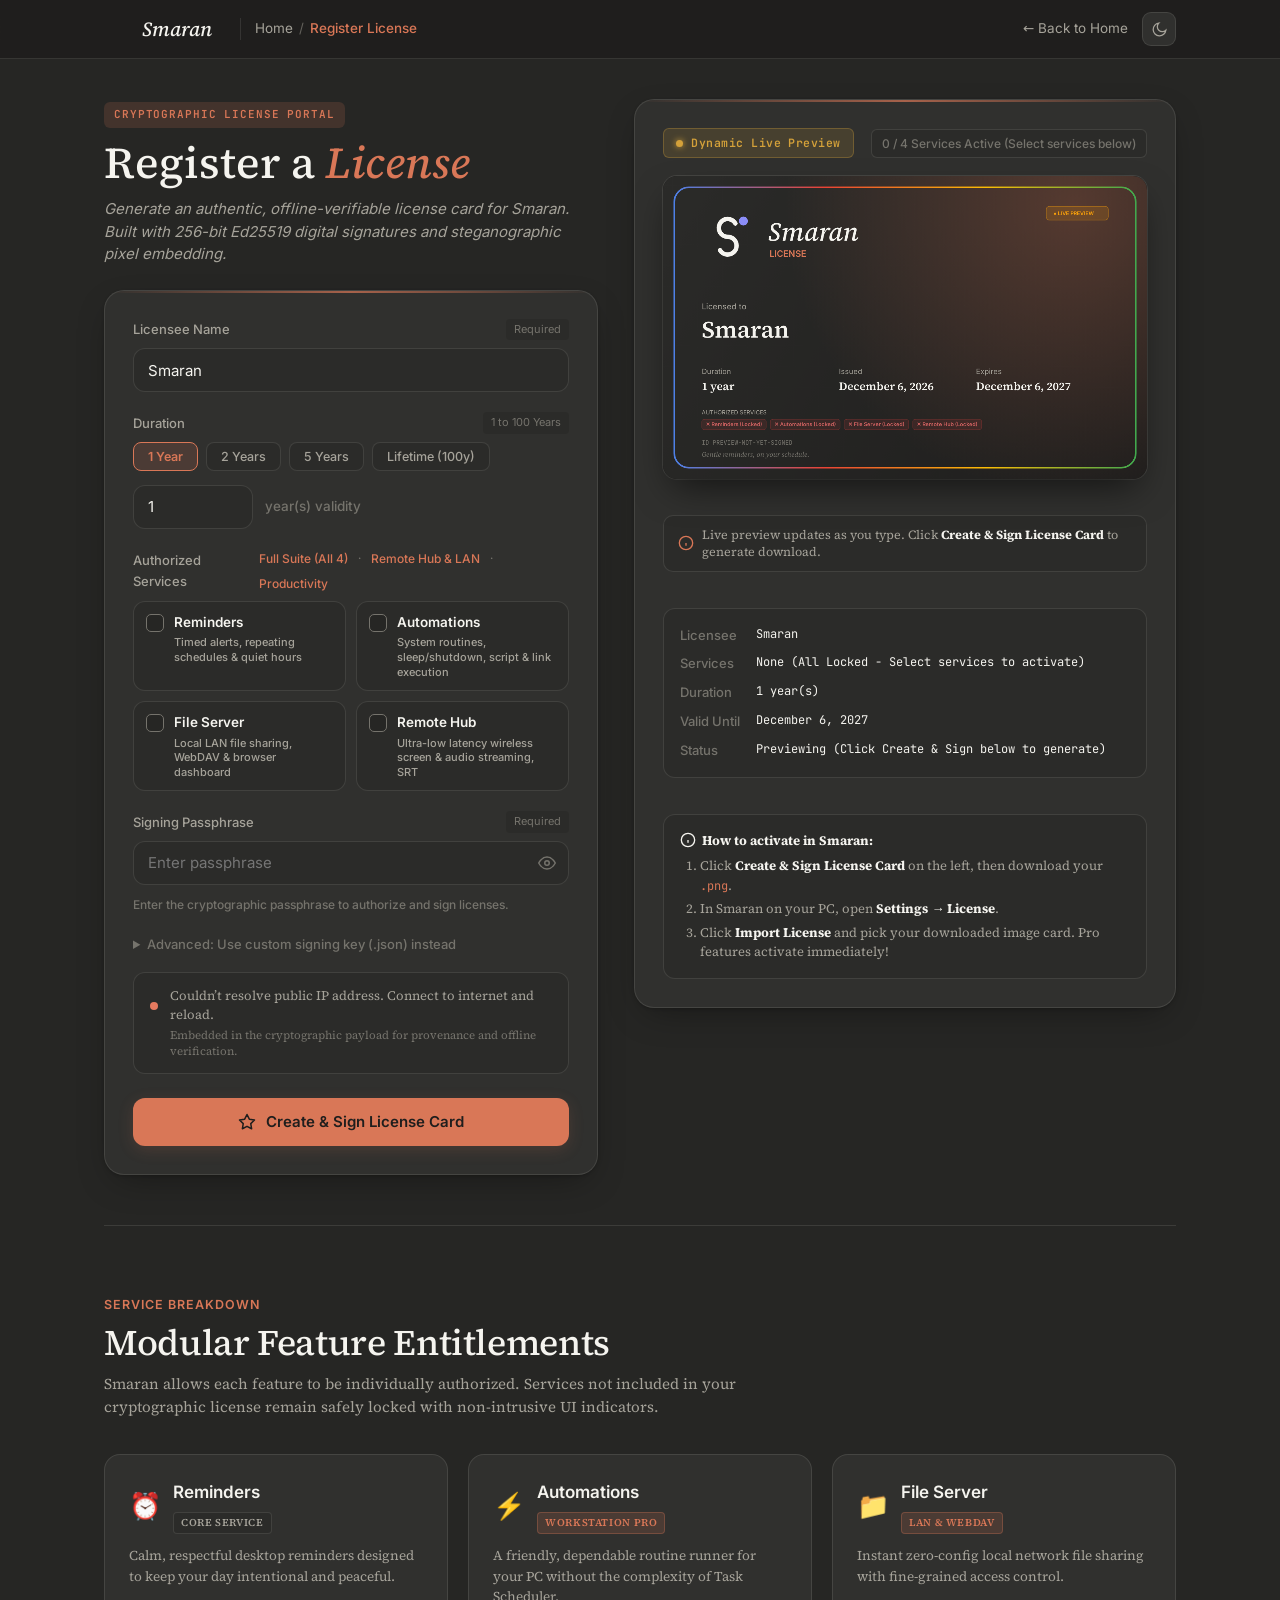
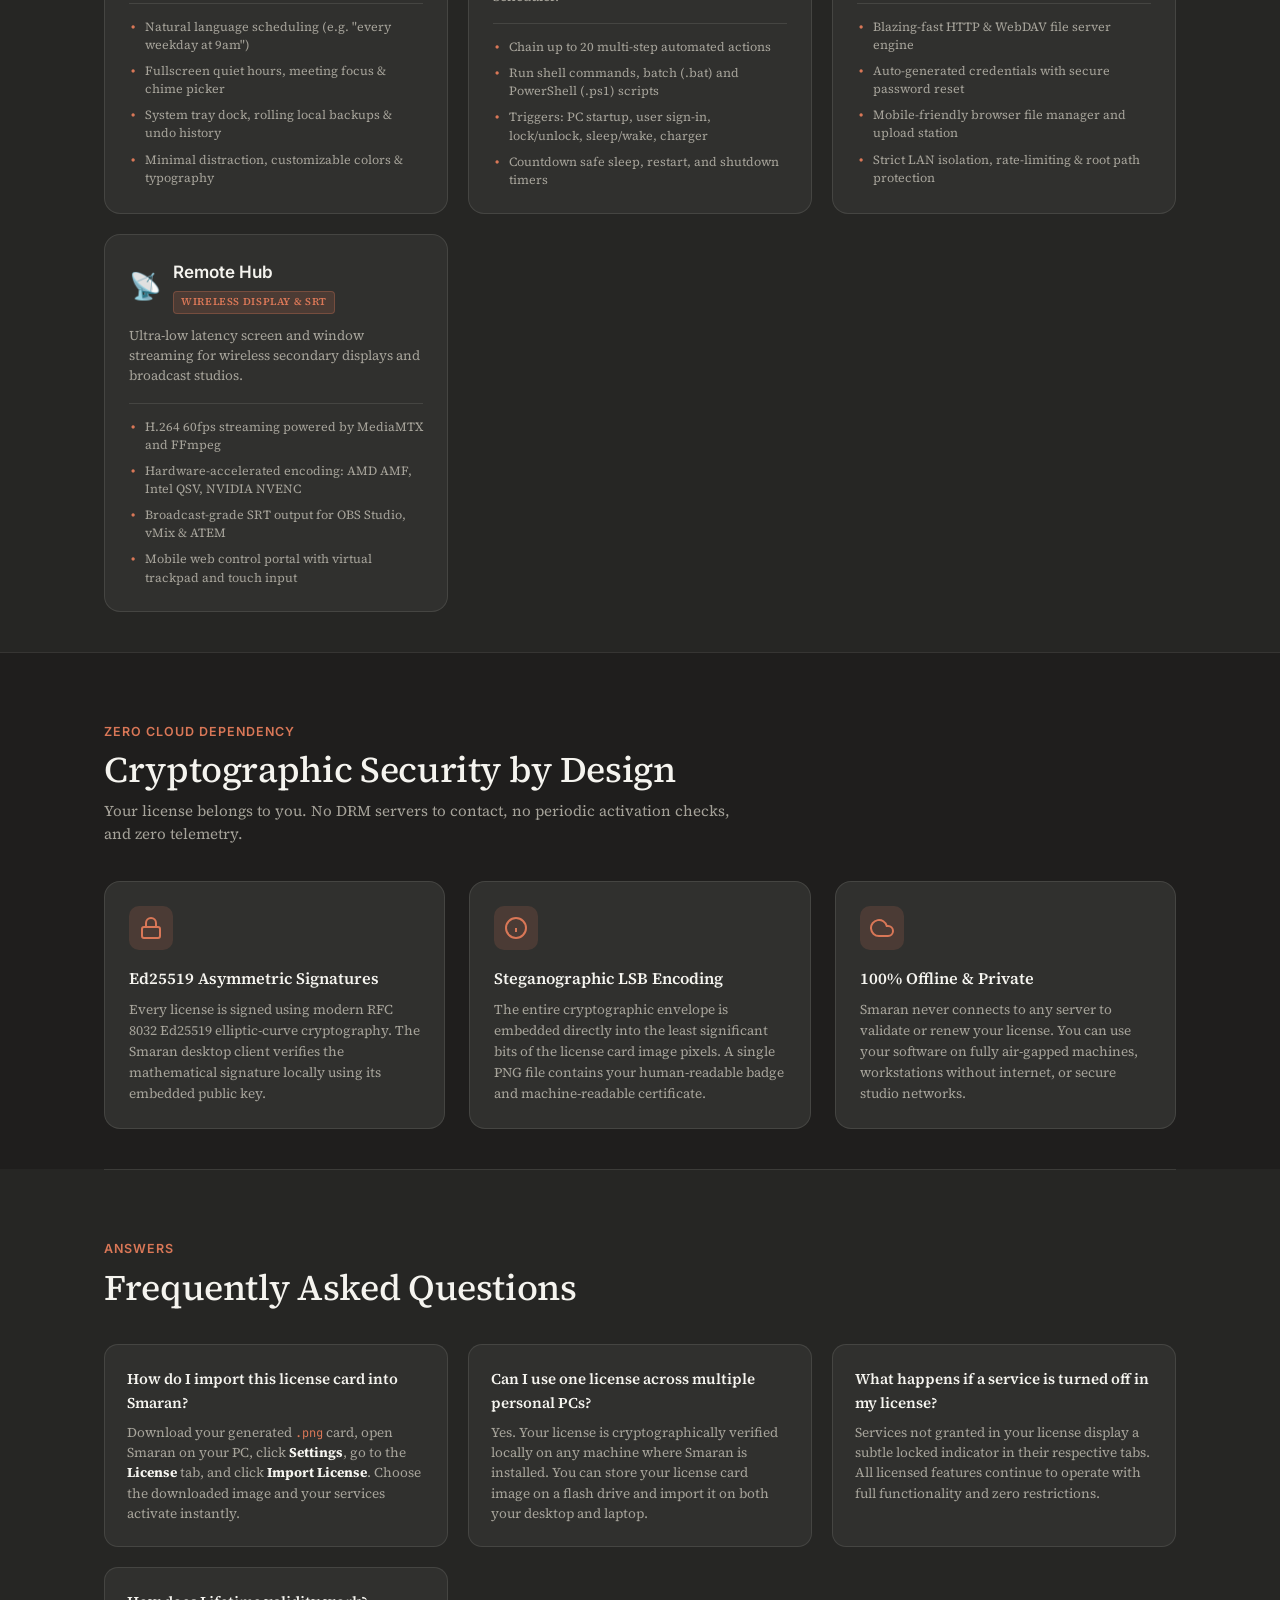
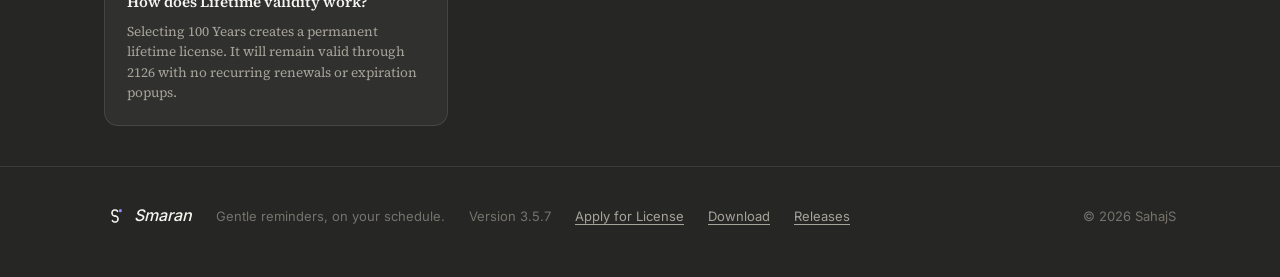
==== Register/index.html @ afd8de78 "Add Smaran Studio website (v3.5.7) Co-Authored-By: Claude Sonnet 5.5 <noreply@anthropic.com>" ====
<!doctype html>
<html lang="en">
  <head>
    <meta charset="utf-8" />
    <meta name="viewport" content="width=device-width, initial-scale=1" />
    <meta name="robots" content="noindex, nofollow" />
    <title>Smaran: Register a License</title>
    <link rel="icon" type="image/png" href="../icon.png" />
    <link
      rel="preload"
      href="../fonts/source-serif-4-latin-wght-normal.woff2"
      as="font"
      type="font/woff2"
      crossorigin
    />
    <link rel="stylesheet" href="../style.css" />
    <link rel="stylesheet" href="register.css" />
    <script>
      try {
        const saved = localStorage.getItem('smaran-theme');
        if (saved === 'light' || saved === 'dark') document.documentElement.dataset.theme = saved;
      } catch {}
    </script>
  </head>
  <body>
    <header class="top">
      <div class="wrap">
        <a class="brand" href="../" aria-label="Smaran home">
          <svg data-dots="smark,dance" data-hold="4" width="30" height="30"></svg>
          <em>Smaran</em>
        </a>
        <div class="crumb">
          <a href="../">Home</a>
          <span class="sep">/</span>
          <span class="active">Register License</span>
        </div>
        <div style="margin-left: auto; display: flex; align-items: center; gap: 14px;">
          <a href="../" style="font-family: var(--font-sans); font-size: 13.5px; color: var(--muted); text-decoration: none;">← Back to Home</a>
          <button class="theme-toggle" type="button" aria-label="Switch between light and dark">
            <svg
              class="moon"
              width="17"
              height="17"
              viewBox="0 0 24 24"
              fill="none"
              stroke="currentColor"
              stroke-width="1.8"
              stroke-linecap="round"
              aria-hidden="true"
            >
              <path d="M21 13A9 9 0 1 1 11 3a7 7 0 0 0 10 10z" />
            </svg>
            <svg
              class="sun"
              width="17"
              height="17"
              viewBox="0 0 24 24"
              fill="none"
              stroke="currentColor"
              stroke-width="1.8"
              stroke-linecap="round"
              aria-hidden="true"
            >
              <circle cx="12" cy="12" r="4" />
              <path
                d="M12 2v2M12 20v2M4.9 4.9l1.4 1.4M17.7 17.7l1.4 1.4M2 12h2M20 12h2M4.9 19.1l1.4-1.4M17.7 6.3l1.4-1.4"
              />
            </svg>
          </button>
        </div>
      </div>
    </header>

    <main class="wrap">
      <!-- Two-Column Interactive Portal -->
      <div class="reg-container">
        <!-- Left Column: Form -->
        <section class="portal-form-col">
          <div class="portal-head">
            <span class="eyebrow">Cryptographic License Portal</span>
            <h1>Register a <em>License</em></h1>
            <p class="intro">
              Generate an authentic, offline-verifiable license card for Smaran. Built with 256-bit Ed25519 digital signatures and steganographic pixel embedding.
            </p>
          </div>

          <form id="form" class="panel form-panel" novalidate>
            <label class="field">
              <span class="field-label">
                <span>Licensee Name</span>
                <span class="field-badge">Required</span>
              </span>
              <input
                id="name"
                name="name"
                type="text"
                maxlength="120"
                autocomplete="off"
                required
                placeholder="Smaran"
                value="Smaran"
              />
            </label>

            <div class="field">
              <span class="field-label">
                <span>Duration</span>
                <span class="field-badge">1 to 100 Years</span>
              </span>
              <div class="preset-chips">
                <button type="button" class="preset-btn active" data-years="1">1 Year</button>
                <button type="button" class="preset-btn" data-years="2">2 Years</button>
                <button type="button" class="preset-btn" data-years="5">5 Years</button>
                <button type="button" class="preset-btn" data-years="100">Lifetime (100y)</button>
              </div>
              <div class="years-input-wrap">
                <input id="years" name="years" type="number" min="1" max="100" value="1" required />
                <span class="unit">year(s) validity</span>
              </div>
            </div>

            <div class="field">
              <div class="field-label">
                <span>Authorized Services</span>
                <div class="preset-links-row">
                  <button type="button" class="field-link-btn" data-preset="all">Full Suite (All 4)</button>
                  <span class="sep-dot">·</span>
                  <button type="button" class="field-link-btn" data-preset="remote">Remote Hub & LAN</button>
                  <span class="sep-dot">·</span>
                  <button type="button" class="field-link-btn" data-preset="productivity">Productivity</button>
                </div>
              </div>
              <div class="services-selector">
                <label class="svc-option">
                  <input type="checkbox" id="svc-reminder" value="reminder" />
                  <span class="svc-custom-box"></span>
                  <span class="svc-label">
                    <strong>Reminders</strong>
                    <small>Timed alerts, repeating schedules & quiet hours</small>
                  </span>
                </label>
                <label class="svc-option">
                  <input type="checkbox" id="svc-automation" value="automation" />
                  <span class="svc-custom-box"></span>
                  <span class="svc-label">
                    <strong>Automations</strong>
                    <small>System routines, sleep/shutdown, script & link execution</small>
                  </span>
                </label>
                <label class="svc-option">
                  <input type="checkbox" id="svc-fileserver" value="fileserver" />
                  <span class="svc-custom-box"></span>
                  <span class="svc-label">
                    <strong>File Server</strong>
                    <small>Local LAN file sharing, WebDAV & browser dashboard</small>
                  </span>
                </label>
                <label class="svc-option">
                  <input type="checkbox" id="svc-remotehub" value="remotehub" />
                  <span class="svc-custom-box"></span>
                  <span class="svc-label">
                    <strong>Remote Hub</strong>
                    <small>Ultra-low latency wireless screen & audio streaming, SRT</small>
                  </span>
                </label>
              </div>
            </div>

            <label class="field">
              <span class="field-label">
                <span>Signing Passphrase</span>
                <span class="field-badge">Required</span>
              </span>
              <div class="pass-input-wrap">
                <input
                  id="pass"
                  type="password"
                  placeholder="Enter passphrase"
                  autocomplete="current-password"
                  spellcheck="false"
                  required
                />
                <button
                  type="button"
                  id="toggle-pass"
                  class="toggle-pass-btn"
                  title="Toggle passphrase visibility"
                  aria-label="Show passphrase"
                >
                  <svg class="eye-open" width="18" height="18" viewBox="0 0 24 24" fill="none" stroke="currentColor" stroke-width="2" stroke-linecap="round" stroke-linejoin="round">
                    <path d="M1 12s4-8 11-8 11 8 11 8-4 8-11 8-11-8-11-8z" />
                    <circle cx="12" cy="12" r="3" />
                  </svg>
                  <svg class="eye-closed" width="18" height="18" viewBox="0 0 24 24" fill="none" stroke="currentColor" stroke-width="2" stroke-linecap="round" stroke-linejoin="round">
                    <path d="M17.94 17.94A10.07 10.07 0 0 1 12 20c-7 0-11-8-11-8a18.45 18.45 0 0 1 5.06-5.94M9.9 4.24A9.12 9.12 0 0 1 12 4c7 0 11 8 11 8a18.5 18.5 0 0 1-2.16 3.19m-6.72-1.07a3 3 0 1 1-4.24-4.24" />
                    <line x1="1" y1="1" x2="23" y2="23" />
                  </svg>
                </button>
              </div>
              <p class="field-hint">
                Enter the cryptographic passphrase to authorize and sign licenses.
              </p>
            </label>

            <details class="field alt-key">
              <summary>Advanced: Use custom signing key (.json) instead</summary>
              <input id="key" type="file" accept=".json,application/json" style="margin-top: 6px;" />
            </details>

            <div class="ip-status-card" id="ipcard">
              <div class="ip-indicator">
                <span class="pulse-dot" id="ipdot"></span>
              </div>
              <div class="ip-text">
                <span id="ipnote">Looking up your public IP address…</span>
                <small>Embedded in the cryptographic payload for provenance and offline verification.</small>
              </div>
            </div>

            <div class="actions">
              <button class="btn btn-primary make-btn" type="submit" id="make">
                <svg width="18" height="18" viewBox="0 0 24 24" fill="none" stroke="currentColor" stroke-width="2" stroke-linecap="round" stroke-linejoin="round">
                  <path d="M12 2l3.09 6.26L22 9.27l-5 4.87 1.18 6.88L12 17.77l-6.18 3.25L7 14.14 2 9.27l6.91-1.01L12 2z" />
                </svg>
                Create & Sign License Card
              </button>
            </div>
            <p id="message" class="message" role="status" aria-live="polite"></p>
          </form>
        </section>

        <!-- Right Column: Live Interactive Card Station -->
        <section class="portal-preview-col">
          <div class="panel live-preview-panel">
            <div class="preview-header">
              <span id="status-tag" class="result-tag preview-mode">
                <span class="status-indicator-dot"></span>
                <span id="status-tag-text">Dynamic Live Preview</span>
              </span>
              <span id="service-count-tag" class="service-count-tag">
                4 / 4 Services Active
              </span>
            </div>

            <div class="preview-container">
              <canvas id="canvas" width="1200" height="750" class="live-card-canvas"></canvas>
              <img id="preview" alt="Generated Smaran License" style="display: none;" />
            </div>

            <div class="result-actions" style="margin-top: 18px;">
              <a class="btn btn-primary" id="png" download style="display: none;">
                <svg width="18" height="18" viewBox="0 0 24 24" fill="none" stroke="currentColor" stroke-width="2" stroke-linecap="round" stroke-linejoin="round">
                  <path d="M12 4v11M7 10l5 5 5-5M5 20h14" />
                </svg>
                Download License (.png)
              </a>
              <button type="button" class="btn btn-secondary" id="copy-id" style="display: none;">
                <svg width="16" height="16" viewBox="0 0 24 24" fill="none" stroke="currentColor" stroke-width="2">
                  <rect x="9" y="9" width="13" height="13" rx="2" ry="2" />
                  <path d="M5 15H4a2 2 0 0 1-2-2V4a2 2 0 0 1 2-2h9a2 2 0 0 1 2 2v1" />
                </svg>
                Copy License ID
              </button>
              <div id="pre-sign-prompt" class="pre-sign-prompt">
                <svg width="16" height="16" viewBox="0 0 24 24" fill="none" stroke="currentColor" stroke-width="2"><circle cx="12" cy="12" r="10"/><line x1="12" y1="16" x2="12" y2="12"/><line x1="12" y1="8" x2="12.01" y2="8"/></svg>
                <span>Live preview updates as you type. Click <strong>Create & Sign License Card</strong> to generate download.</span>
              </div>
            </div>

            <dl id="details" class="details-grid" style="margin-top: 18px;"></dl>

            <div class="activation-guide" style="margin-top: 18px;">
              <h4>
                <svg width="16" height="16" viewBox="0 0 24 24" fill="none" stroke="currentColor" stroke-width="2"><circle cx="12" cy="12" r="10"/><line x1="12" y1="16" x2="12" y2="12"/><line x1="12" y1="8" x2="12.01" y2="8"/></svg>
                How to activate in Smaran:
              </h4>
              <ol>
                <li>Click <strong>Create & Sign License Card</strong> on the left, then download your <code>.png</code>.</li>
                <li>In Smaran on your PC, open <strong>Settings → License</strong>.</li>
                <li>Click <strong>Import License</strong> and pick your downloaded image card. Pro features activate immediately!</li>
              </ol>
            </div>
          </div>
        </section>
      </div>

      <!-- Feature Matrix Section (Zero Empty Space) -->
      <section class="portal-extra-section">
        <div class="section-heading">
          <span class="eyebrow">Service Breakdown</span>
          <h2>Modular Feature Entitlements</h2>
          <p class="section-intro">
            Smaran allows each feature to be individually authorized. Services not included in your cryptographic license remain safely locked with non-intrusive UI indicators.
          </p>
        </div>

        <div class="matrix-grid">
          <article class="matrix-card">
            <div class="matrix-header">
              <span class="matrix-icon">⏰</span>
              <div>
                <h3>Reminders</h3>
                <span class="matrix-tag tag-standard">Core Service</span>
              </div>
            </div>
            <p class="matrix-desc">Calm, respectful desktop reminders designed to keep your day intentional and peaceful.</p>
            <ul class="matrix-features">
              <li>Natural language scheduling (e.g. "every weekday at 9am")</li>
              <li>Fullscreen quiet hours, meeting focus & chime picker</li>
              <li>System tray dock, rolling local backups & undo history</li>
              <li>Minimal distraction, customizable colors & typography</li>
            </ul>
          </article>

          <article class="matrix-card">
            <div class="matrix-header">
              <span class="matrix-icon">⚡</span>
              <div>
                <h3>Automations</h3>
                <span class="matrix-tag tag-pro">Workstation Pro</span>
              </div>
            </div>
            <p class="matrix-desc">A friendly, dependable routine runner for your PC without the complexity of Task Scheduler.</p>
            <ul class="matrix-features">
              <li>Chain up to 20 multi-step automated actions</li>
              <li>Run shell commands, batch (.bat) and PowerShell (.ps1) scripts</li>
              <li>Triggers: PC startup, user sign-in, lock/unlock, sleep/wake, charger</li>
              <li>Countdown safe sleep, restart, and shutdown timers</li>
            </ul>
          </article>

          <article class="matrix-card">
            <div class="matrix-header">
              <span class="matrix-icon">📁</span>
              <div>
                <h3>File Server</h3>
                <span class="matrix-tag tag-pro">LAN & WebDAV</span>
              </div>
            </div>
            <p class="matrix-desc">Instant zero-config local network file sharing with fine-grained access control.</p>
            <ul class="matrix-features">
              <li>Blazing-fast HTTP & WebDAV file server engine</li>
              <li>Auto-generated credentials with secure password reset</li>
              <li>Mobile-friendly browser file manager and upload station</li>
              <li>Strict LAN isolation, rate-limiting & root path protection</li>
            </ul>
          </article>

          <article class="matrix-card">
            <div class="matrix-header">
              <span class="matrix-icon">📡</span>
              <div>
                <h3>Remote Hub</h3>
                <span class="matrix-tag tag-pro">Wireless Display & SRT</span>
              </div>
            </div>
            <p class="matrix-desc">Ultra-low latency screen and window streaming for wireless secondary displays and broadcast studios.</p>
            <ul class="matrix-features">
              <li>H.264 60fps streaming powered by MediaMTX and FFmpeg</li>
              <li>Hardware-accelerated encoding: AMD AMF, Intel QSV, NVIDIA NVENC</li>
              <li>Broadcast-grade SRT output for OBS Studio, vMix & ATEM</li>
              <li>Mobile web control portal with virtual trackpad and touch input</li>
            </ul>
          </article>
        </div>
      </section>

      <!-- Cryptography Architecture Section -->
      <section class="portal-extra-section alt-bg">
        <div class="section-heading">
          <span class="eyebrow">Zero Cloud Dependency</span>
          <h2>Cryptographic Security by Design</h2>
          <p class="section-intro">
            Your license belongs to you. No DRM servers to contact, no periodic activation checks, and zero telemetry.
          </p>
        </div>

        <div class="crypto-grid">
          <div class="crypto-box">
            <div class="crypto-icon">
              <svg width="24" height="24" viewBox="0 0 24 24" fill="none" stroke="currentColor" stroke-width="2"><rect x="3" y="11" width="18" height="11" rx="2" ry="2"/><path d="M7 11V7a5 5 0 0 1 10 0v4"/></svg>
            </div>
            <h4>Ed25519 Asymmetric Signatures</h4>
            <p>Every license is signed using modern RFC 8032 Ed25519 elliptic-curve cryptography. The Smaran desktop client verifies the mathematical signature locally using its embedded public key.</p>
          </div>

          <div class="crypto-box">
            <div class="crypto-icon">
              <svg width="24" height="24" viewBox="0 0 24 24" fill="none" stroke="currentColor" stroke-width="2"><circle cx="12" cy="12" r="10"/><path d="M12 16v-4"/><path d="M12 8h.01"/></svg>
            </div>
            <h4>Steganographic LSB Encoding</h4>
            <p>The entire cryptographic envelope is embedded directly into the least significant bits of the license card image pixels. A single PNG file contains your human-readable badge and machine-readable certificate.</p>
          </div>

          <div class="crypto-box">
            <div class="crypto-icon">
              <svg width="24" height="24" viewBox="0 0 24 24" fill="none" stroke="currentColor" stroke-width="2"><path d="M18 10h-1.26A8 8 0 1 0 9 20h9a5 5 0 0 0 0-10z"/></svg>
            </div>
            <h4>100% Offline & Private</h4>
            <p>Smaran never connects to any server to validate or renew your license. You can use your software on fully air-gapped machines, workstations without internet, or secure studio networks.</p>
          </div>
        </div>
      </section>

      <!-- FAQ Section -->
      <section class="portal-extra-section">
        <div class="section-heading">
          <span class="eyebrow">Answers</span>
          <h2>Frequently Asked Questions</h2>
        </div>

        <div class="faq-grid">
          <div class="faq-item">
            <h4>How do I import this license card into Smaran?</h4>
            <p>Download your generated <code>.png</code> card, open Smaran on your PC, click <strong>Settings</strong>, go to the <strong>License</strong> tab, and click <strong>Import License</strong>. Choose the downloaded image and your services activate instantly.</p>
          </div>

          <div class="faq-item">
            <h4>Can I use one license across multiple personal PCs?</h4>
            <p>Yes. Your license is cryptographically verified locally on any machine where Smaran is installed. You can store your license card image on a flash drive and import it on both your desktop and laptop.</p>
          </div>

          <div class="faq-item">
            <h4>What happens if a service is turned off in my license?</h4>
            <p>Services not granted in your license display a subtle locked indicator in their respective tabs. All licensed features continue to operate with full functionality and zero restrictions.</p>
          </div>

          <div class="faq-item">
            <h4>How does Lifetime validity work?</h4>
            <p>Selecting 100 Years creates a permanent lifetime license. It will remain valid through 2126 with no recurring renewals or expiration popups.</p>
          </div>
        </div>
      </section>
    </main>

    <footer>
      <div class="wrap">
        <a class="brand" href="../">
          <svg data-dots="smark" width="22" height="22"></svg>
          <em>Smaran</em>
        </a>
        <span>Gentle reminders, on your schedule.</span>
        <span>Version 3.5.7</span>
        <a href="../#license">Apply for License</a>
        <a href="../#download">Download</a>
        <a href="https://github.com/SahajIVVIX-1/Smaran-Studio/releases" target="_blank" rel="noopener">Releases</a>
        <span style="margin-left: auto">© 2026 SahajS</span>
      </div>
    </footer>

    <script src="../dots.js"></script>
    <script type="module" src="register.js"></script>
  </body>
</html>
---- style.css ----
/* Smaran website. The same tokens as the app (src/renderer/theme.css): warm neutrals, a clay
   accent, Anthropic Serif with its open stand-in, calm motion. */

@font-face {
  font-family: 'Source Serif 4 Variable';
  font-style: normal;
  font-weight: 200 900;
  font-display: swap;
  src: url('fonts/source-serif-4-latin-wght-normal.woff2') format('woff2-variations');
}
@font-face {
  font-family: 'Source Serif 4 Variable';
  font-style: italic;
  font-weight: 200 900;
  font-display: swap;
  src: url('fonts/source-serif-4-latin-wght-italic.woff2') format('woff2-variations');
}
@font-face {
  font-family: 'Inter Variable';
  font-style: normal;
  font-weight: 100 900;
  font-display: swap;
  src: url('fonts/inter-latin-wght-normal.woff2') format('woff2-variations');
}
@font-face {
  font-family: 'JetBrains Mono Variable';
  font-style: normal;
  font-weight: 100 800;
  font-display: swap;
  src: url('fonts/jetbrains-mono-latin-wght-normal.woff2') format('woff2-variations');
}

:root {
  --font-serif: 'Anthropic Serif', 'Source Serif 4 Variable', 'Palatino Linotype', Georgia, serif;
  --font-sans: 'Anthropic Sans', 'Inter Variable', 'Segoe UI Variable Text', 'Segoe UI', system-ui,
    sans-serif;
  --font-mono: 'Anthropic Mono', 'JetBrains Mono Variable', 'Cascadia Mono', Consolas, monospace;
  --ease: cubic-bezier(0.2, 0.8, 0.2, 1);
  --morph: cubic-bezier(0.2, 0.9, 0.25, 1);

  --c-clay: #d97757;
  --c-amber: #d4a13a;
  --c-olive: #8a9a5b;
  --c-sage: #6e9c84;
  --c-sky: #5b8dbe;
  --c-iris: #8a7cc8;
  --c-rose: #c96c8a;
  --c-slate: #8c8a84;

  /* Dark is Smaran's default look. */
  --bg: #262624;
  --side: #1f1e1d;
  --surface: #30302e;
  --raised: #2b2b29;
  --hover: rgba(250, 249, 245, 0.06);
  --line: rgba(250, 249, 245, 0.1);
  --ink: #f5f4ef;
  --muted: #a6a39a;
  --faint: #75736c;
  --accent: #d97757;
  --accent-hover: #e48a6c;
  --accent-soft: rgba(217, 119, 87, 0.16);
  --on-accent: #1f1e1d;
  --ok: #86b495;
  --danger: #e57a5f;
  --card-bg: rgba(40, 40, 38, 0.88);
  --card-line: rgba(255, 255, 255, 0.09);
  --card-glow: rgba(255, 255, 255, 0.07);
  --card-shadow: 0 14px 36px -12px rgba(0, 0, 0, 0.6), 0 2px 8px rgba(0, 0, 0, 0.3);
  --button-glass: rgba(255, 255, 255, 0.08);
  --button-glass-hover: rgba(255, 255, 255, 0.13);
  --logo-primary: #f5f4ef;
  --logo-accent: #8b8df8;
  --logo-accent-2: #fcc419;
  --logo-alert: #ff922b;
  --logo-success: #51cf66;
  --logo-error: #ff6b6b;
  color-scheme: dark;
}

:root[data-theme='light'] {
  --bg: #faf9f5;
  --side: #f0eee6;
  --surface: #ffffff;
  --raised: #f5f4ee;
  --hover: rgba(31, 30, 29, 0.05);
  --line: rgba(31, 30, 29, 0.1);
  --ink: #141413;
  --muted: #6b6a63;
  --faint: #9b9a92;
  --accent: #c96442;
  --accent-hover: #b5583a;
  --accent-soft: rgba(201, 100, 66, 0.12);
  --on-accent: #ffffff;
  --ok: #4f7a5d;
  --danger: #b9472b;
  --card-bg: rgba(252, 251, 248, 0.9);
  --card-line: rgba(31, 30, 29, 0.08);
  --card-glow: rgba(255, 255, 255, 0.8);
  --card-shadow: 0 12px 32px -12px rgba(0, 0, 0, 0.28), 0 2px 8px rgba(0, 0, 0, 0.08);
  --button-glass: rgba(31, 30, 29, 0.06);
  --button-glass-hover: rgba(31, 30, 29, 0.1);
  --logo-primary: #1f1e1d;
  --logo-accent: #5b5bd6;
  --logo-accent-2: #f59f00;
  --logo-alert: #e8590c;
  --logo-success: #2f9e44;
  --logo-error: #e03131;
  color-scheme: light;
}

* {
  box-sizing: border-box;
}

html {
  scroll-behavior: smooth;
}

body {
  margin: 0;
  background: var(--bg);
  color: var(--ink);
  font-family: var(--font-serif);
  font-size: 17px;
  line-height: 1.6;
  -webkit-font-smoothing: antialiased;
  overflow-x: hidden;
}

::selection {
  background: var(--accent-soft);
}

a {
  color: var(--accent);
  text-decoration-thickness: 1px;
  text-underline-offset: 3px;
}

img {
  max-width: 100%;
}

.wrap {
  width: 100%;
  max-width: 1120px;
  margin: 0 auto;
  padding: 0 24px;
}

@media (max-width: 600px) {
  .wrap {
    padding: 0 16px;
  }
}

.skip {
  position: absolute;
  left: -999px;
  top: 8px;
  background: var(--surface);
  padding: 8px 12px;
  border-radius: 8px;
  z-index: 100;
}
.skip:focus {
  left: 8px;
}

:focus-visible {
  outline: 2px solid var(--accent);
  outline-offset: 2px;
}

/* ---------- header ---------- */

.top {
  position: sticky;
  top: 0;
  z-index: 50;
  background: color-mix(in srgb, var(--side) 82%, transparent);
  backdrop-filter: blur(14px);
  -webkit-backdrop-filter: blur(14px);
  border-bottom: 1px solid var(--line);
}
.top .wrap {
  display: flex;
  align-items: center;
  gap: 18px;
  height: 58px;
}
.brand {
  display: flex;
  align-items: center;
  gap: 8px;
  color: var(--ink);
  text-decoration: none;
  font-size: 20px;
  font-weight: 600;
}
.brand em {
  font-weight: 500;
}
.nav {
  display: flex;
  gap: 4px;
  margin-left: auto;
  font-family: var(--font-sans);
  font-size: 14px;
}
.nav a {
  color: var(--muted);
  text-decoration: none;
  padding: 6px 10px;
  border-radius: 8px;
  transition: background-color 150ms, color 150ms;
}
.nav a:hover {
  color: var(--ink);
  background: var(--hover);
}
.theme-toggle {
  display: grid;
  place-items: center;
  width: 34px;
  height: 34px;
  border-radius: 9px;
  border: 1px solid var(--line);
  background: var(--surface);
  color: var(--muted);
  cursor: pointer;
}
.theme-toggle:hover {
  color: var(--ink);
}
.theme-toggle .sun,
:root[data-theme='light'] .theme-toggle .moon {
  display: none;
}
:root[data-theme='light'] .theme-toggle .sun {
  display: block;
}

@media (max-width: 760px) {
  .nav {
    display: none;
  }
  .top .theme-toggle {
    margin-left: auto;
  }
}

/* ---------- buttons ---------- */

.btn {
  display: inline-flex;
  align-items: center;
  justify-content: center;
  gap: 8px;
  height: 44px;
  padding: 0 20px;
  border-radius: 12px;
  font-family: var(--font-sans);
  font-size: 15px;
  font-weight: 600;
  text-decoration: none;
  white-space: nowrap;
  border: 1px solid transparent;
  cursor: pointer;
  transition:
    background-color 150ms,
    transform 150ms,
    box-shadow 150ms;
}
.btn:active {
  transform: scale(0.98);
}
.btn-primary {
  background: var(--accent);
  color: var(--on-accent);
  box-shadow: 0 6px 18px -8px var(--accent);
}
.btn-primary:hover {
  background: var(--accent-hover);
}
.btn-secondary {
  background: var(--surface);
  color: var(--ink);
  border-color: var(--line);
}
.btn-secondary:hover {
  background: var(--raised);
}

/* ---------- hero ---------- */

.hero {
  padding: 88px 0 72px;
  position: relative;
}
.hero::before {
  content: '';
  position: absolute;
  inset: -120px 0 auto;
  height: 520px;
  background: radial-gradient(60% 60% at 70% 30%, var(--accent-soft), transparent 70%);
  pointer-events: none;
}
.hero .wrap {
  display: grid;
  grid-template-columns: 1.1fr 1fr;
  gap: 48px;
  align-items: center;
  position: relative;
}
.hero-logo {
  width: 72px;
  height: 72px;
  margin-bottom: 12px;
}
.hero h1 {
  margin: 0;
  font-size: clamp(56px, 9vw, 96px);
  line-height: 1;
  font-weight: 500;
  font-style: italic;
  letter-spacing: -0.02em;
}
.tagline {
  margin: 14px 0 0;
  font-size: clamp(22px, 3vw, 28px);
  font-style: italic;
  color: var(--muted);
}
.lede {
  margin: 20px 0 0;
  max-width: 34em;
  font-size: 18px;
}
.cta {
  display: flex;
  flex-wrap: wrap;
  gap: 12px;
  margin-top: 30px;
}
.fine {
  margin-top: 14px;
  font-family: var(--font-sans);
  font-size: 13px;
  color: var(--faint);
}

@media (max-width: 900px) {
  .hero {
    padding: 56px 0 48px;
  }
  .hero .wrap {
    grid-template-columns: 1fr;
  }
}

/* ---------- demo stage ---------- */

.stage {
  position: relative;
  min-height: 380px;
  border-radius: 22px;
  border: 1px solid var(--line);
  background:
    radial-gradient(120% 90% at 0% 0%, color-mix(in srgb, var(--c-sky) 20%, transparent), transparent 55%),
    radial-gradient(100% 80% at 100% 100%, color-mix(in srgb, var(--c-clay) 22%, transparent), transparent 60%),
    var(--side);
  overflow: hidden;
  display: flex;
  flex-direction: column;
  align-items: center;
  gap: 14px;
  padding: 26px 18px;
}
.stage-label {
  margin-top: auto;
  font-family: var(--font-sans);
  font-size: 12px;
  color: var(--faint);
  text-align: center;
}

/* ---------- notification card (as in the app) ---------- */

.card {
  position: relative;
  width: 340px;
  max-width: 100%;
  border-radius: 18px;
  animation: rise 520ms cubic-bezier(0.2, 1.1, 0.3, 1) both;
}
.card.leaving {
  animation: leave 260ms cubic-bezier(0.4, 0, 1, 1) both;
}
.card-body {
  position: relative;
  border-radius: inherit;
  overflow: hidden;
  background: var(--card-bg);
  border: 1px solid var(--card-line);
  box-shadow:
    inset 0 1px 0 var(--card-glow),
    var(--card-shadow);
  backdrop-filter: blur(18px);
  -webkit-backdrop-filter: blur(18px);
}
.card-main {
  display: flex;
  gap: 10px;
  padding: 12px 12px 10px;
}
.card-dots {
  width: 32px;
  height: 32px;
  flex: none;
  margin-top: 2px;
}
.card-text {
  min-width: 0;
  flex: 1;
}
.card-meta {
  display: flex;
  align-items: center;
  gap: 6px;
  height: 16px;
  font-family: var(--font-sans);
  font-size: 11px;
  color: var(--muted);
}
.card-meta .app {
  font-family: var(--font-serif);
  font-style: italic;
  font-size: 12.5px;
}
.card-meta .imp {
  width: 6px;
  height: 6px;
  border-radius: 50%;
  background: var(--accent);
}
.card-meta .when {
  margin-left: auto;
  font-variant-numeric: tabular-nums;
}
.card-close {
  display: grid;
  place-items: center;
  width: 20px;
  height: 20px;
  margin-right: -4px;
  border: 0;
  border-radius: 50%;
  background: none;
  color: var(--faint);
  cursor: pointer;
}
.card-close:hover {
  background: var(--hover);
  color: var(--ink);
}
.card-title {
  margin-top: 4px;
  font-size: 15.5px;
  line-height: 1.3;
  font-weight: 600;
}
.card-note {
  margin-top: 2px;
  font-size: 13px;
  line-height: 1.35;
  color: var(--muted);
}
.card-actions {
  display: flex;
  gap: 6px;
  padding: 0 12px 12px;
}
.act {
  flex: 1;
  height: 30px;
  border: 0;
  border-radius: 10px;
  font-family: var(--font-sans);
  font-size: 12.5px;
  font-weight: 600;
  white-space: nowrap;
  cursor: pointer;
  color: var(--ink);
  background: var(--button-glass);
  transition:
    background-color 150ms,
    transform 150ms;
}
.act:hover {
  background: var(--button-glass-hover);
}
.act:active {
  transform: scale(0.97);
}
.act.primary {
  background: var(--accent);
  color: var(--on-accent);
}
.act.primary:hover {
  background: var(--accent-hover);
}

/* The notification border light (the app's .ring-light). */
@property --ring-a {
  syntax: '<angle>';
  inherits: false;
  initial-value: 0deg;
}
@property --ring-len {
  syntax: '<angle>';
  inherits: false;
  initial-value: 100deg;
}
.ring {
  position: absolute;
  inset: -0.5px;
  border-radius: inherit;
  padding: 1px;
  pointer-events: none;
  background: conic-gradient(
    from var(--ring-a),
    transparent 0deg,
    #4285f4 calc(var(--ring-len) * 0.2),
    #ea4335 calc(var(--ring-len) * 0.45),
    #fbbc05 calc(var(--ring-len) * 0.68),
    #34a853 calc(var(--ring-len) * 0.86),
    transparent var(--ring-len),
    transparent 360deg
  );
  -webkit-mask:
    linear-gradient(#000 0 0) content-box,
    linear-gradient(#000 0 0);
  -webkit-mask-composite: xor;
  mask-composite: exclude;
  animation:
    ring-spin 3.8s cubic-bezier(0.55, 0.12, 0.45, 0.88) infinite,
    ring-len 2.9s ease-in-out infinite alternate;
}
.ring.glow {
  inset: -1.5px;
  padding: 2px;
  filter: blur(3px);
  opacity: 0.45;
}
@keyframes ring-spin {
  to {
    --ring-a: 360deg;
  }
}
@keyframes ring-len {
  from {
    --ring-len: 70deg;
  }
  to {
    --ring-len: 150deg;
  }
}
@keyframes rise {
  from {
    opacity: 0;
    transform: translateY(-18px) scale(0.97);
  }
}
@keyframes leave {
  to {
    opacity: 0;
    transform: translateY(-18px) scale(0.97);
  }
}

/* ---------- sections ---------- */

section.block {
  padding: 84px 0;
  border-top: 1px solid var(--line);
}
section.alt {
  background: var(--side);
}
.eyebrow {
  margin: 0;
  font-family: var(--font-sans);
  font-size: 12.5px;
  font-weight: 600;
  letter-spacing: 0.08em;
  text-transform: uppercase;
  color: var(--accent);
}
h2 {
  margin: 8px 0 0;
  font-size: clamp(32px, 5vw, 44px);
  line-height: 1.12;
  font-weight: 500;
  letter-spacing: -0.01em;
}
h2 em {
  color: var(--accent);
}
.intro {
  max-width: 40em;
  margin: 14px 0 0;
  color: var(--muted);
  font-size: 18px;
  font-style: italic;
}

.examples {
  display: flex;
  flex-wrap: wrap;
  gap: 10px;
  margin-top: 26px;
}
.examples code {
  font-family: var(--font-mono);
  font-size: 14px;
  padding: 7px 12px;
  border-radius: 10px;
  border: 1px solid var(--line);
  background: var(--raised);
}

.grid {
  display: grid;
  grid-template-columns: repeat(auto-fill, minmax(280px, 1fr));
  gap: 14px;
  margin-top: 40px;
}
.feature {
  padding: 20px;
  border-radius: 16px;
  border: 1px solid var(--line);
  background: var(--surface);
  transition:
    transform 200ms var(--ease),
    border-color 200ms,
    box-shadow 200ms;
}
.feature:hover {
  transform: translateY(-2px);
  border-color: color-mix(in srgb, var(--ink) 15%, transparent);
  box-shadow: 0 10px 26px -14px rgba(0, 0, 0, 0.35);
}
.feature .icon {
  display: grid;
  place-items: center;
  width: 36px;
  height: 36px;
  border-radius: 10px;
  background: var(--accent-soft);
  color: var(--accent);
}
.feature h3 {
  margin: 14px 0 0;
  font-size: 19px;
  font-weight: 600;
  line-height: 1.3;
}
.feature p {
  margin: 6px 0 0;
  font-size: 15.5px;
  color: var(--muted);
}

.swatches {
  display: flex;
  gap: 6px;
  margin-top: 12px;
}
.swatches span {
  width: 16px;
  height: 16px;
  border-radius: 50%;
}

/* ---------- automations ---------- */

.auto {
  display: grid;
  grid-template-columns: 1fr 1fr;
  gap: 40px;
  margin-top: 40px;
  align-items: start;
}
.lists {
  display: grid;
  gap: 14px;
}
.list {
  padding: 20px;
  border-radius: 16px;
  border: 1px solid var(--line);
  background: var(--surface);
}
.list h3 {
  margin: 0;
  font-size: 19px;
  font-weight: 600;
}
.list ul {
  margin: 10px 0 0;
  padding: 0;
  list-style: none;
}
.list li {
  position: relative;
  padding: 5px 0 5px 22px;
  font-size: 15.5px;
  border-bottom: 1px solid var(--line);
}
.list li:last-child {
  border-bottom: 0;
}
.list li::before {
  content: '';
  position: absolute;
  left: 4px;
  top: 15px;
  width: 7px;
  height: 7px;
  border-radius: 50%;
  background: var(--accent);
}
.list .muted {
  color: var(--muted);
}
.auto-demo {
  position: sticky;
  top: 90px;
}
.auto-demo .stage {
  min-height: 300px;
  justify-content: center;
}
.recipe {
  width: 340px;
  max-width: 100%;
  border-radius: 14px;
  border: 1px solid var(--line);
  background: var(--surface);
  padding: 12px 14px;
  font-family: var(--font-sans);
  font-size: 13px;
}
.recipe .name {
  font-weight: 600;
}
.recipe .sum {
  color: var(--muted);
  margin-top: 2px;
}

@media (max-width: 900px) {
  .auto {
    grid-template-columns: 1fr;
  }
  .auto-demo {
    position: static;
  }
}

/* ---------- how it works ---------- */

.steps {
  display: grid;
  grid-template-columns: repeat(3, 1fr);
  gap: 14px;
  margin-top: 40px;
  counter-reset: step;
}
.step {
  padding: 22px;
  border-radius: 16px;
  border: 1px solid var(--line);
  background: var(--surface);
}
.step::before {
  counter-increment: step;
  content: counter(step);
  display: grid;
  place-items: center;
  width: 30px;
  height: 30px;
  border-radius: 50%;
  background: var(--accent);
  color: var(--on-accent);
  font-family: var(--font-sans);
  font-weight: 700;
  font-size: 14px;
}
.step h3 {
  margin: 14px 0 0;
  font-size: 19px;
  font-weight: 600;
}
.step p {
  margin: 6px 0 0;
  color: var(--muted);
  font-size: 15.5px;
}
@media (max-width: 800px) {
  .steps {
    grid-template-columns: 1fr;
  }
}

/* ---------- download ---------- */

.download {
  text-align: center;
}
.download .intro {
  margin-left: auto;
  margin-right: auto;
}
.download .cta {
  justify-content: center;
}
.dl-notes {
  display: grid;
  grid-template-columns: repeat(auto-fit, minmax(240px, 1fr));
  gap: 14px;
  margin: 40px auto 0;
  max-width: 900px;
  text-align: left;
}
.dl-notes div {
  padding: 18px;
  border-radius: 14px;
  border: 1px solid var(--line);
  background: var(--surface);
  font-size: 15px;
  color: var(--muted);
}
.dl-notes strong {
  display: block;
  color: var(--ink);
  font-size: 16.5px;
  margin-bottom: 4px;
}
.dl-notes code {
  font-family: var(--font-mono);
  font-size: 12.5px;
  word-break: break-all;
}

/* ---------- Homepage Interactive License Generator ---------- */
.home-gen-panel {
  display: grid;
  grid-template-columns: minmax(0, 1fr) minmax(0, 1.15fr);
  gap: 32px;
  padding: 32px;
  border-radius: 20px;
  background: var(--surface);
  border: 1px solid var(--line);
  box-shadow: 0 16px 40px -12px rgba(0, 0, 0, 0.45);
  margin-top: 28px;
  position: relative;
  overflow: hidden;
}

.home-gen-panel::before {
  content: '';
  position: absolute;
  top: 0;
  left: 0;
  right: 0;
  height: 2px;
  background: linear-gradient(90deg, transparent, var(--accent), transparent);
  opacity: 0.8;
}

.home-gen-controls {
  display: flex;
  flex-direction: column;
  gap: 16px;
}

.home-field {
  display: flex;
  flex-direction: column;
  gap: 6px;
}

.home-field-label {
  display: flex;
  align-items: center;
  justify-content: space-between;
  font-size: 13px;
  font-weight: 500;
  color: var(--muted);
}

.home-field input[type='text'] {
  height: 42px;
  padding: 0 14px;
  border-radius: 10px;
  border: 1px solid var(--line);
  background: var(--raised);
  color: var(--ink);
  font-family: var(--font-sans);
  font-size: 14.5px;
  transition: all 0.15s ease;
}

.home-field input[type='text']:focus {
  outline: none;
  border-color: var(--accent);
  box-shadow: 0 0 0 3px var(--accent-soft);
  background: var(--bg);
}

.home-preset-chips {
  display: flex;
  gap: 8px;
  flex-wrap: wrap;
}

.home-preset-btn {
  background: var(--raised);
  border: 1px solid var(--line);
  color: var(--muted);
  font-family: var(--font-sans);
  font-size: 12px;
  font-weight: 500;
  padding: 6px 12px;
  border-radius: 8px;
  cursor: pointer;
  transition: all 0.15s ease;
}

.home-preset-btn:hover {
  color: var(--ink);
  background: var(--hover);
  border-color: rgba(250, 249, 245, 0.25);
}

.home-preset-btn.active {
  background: var(--accent-soft);
  border-color: var(--accent);
  color: var(--accent);
  font-weight: 600;
}

.home-svc-selector {
  display: grid;
  grid-template-columns: repeat(2, 1fr);
  gap: 8px;
}

@media (max-width: 600px) {
  .home-svc-selector {
    grid-template-columns: 1fr;
  }
}

.home-svc-option {
  display: flex;
  align-items: center;
  gap: 9px;
  padding: 8px 10px;
  border-radius: 10px;
  border: 1px solid var(--line);
  background: var(--raised);
  cursor: pointer;
  user-select: none;
  transition: all 0.18s ease;
}

.home-svc-option:hover {
  background: var(--hover);
  border-color: rgba(250, 249, 245, 0.25);
}

.home-svc-option:has(input:checked) {
  border-color: var(--accent);
  background: var(--accent-soft);
}

.home-svc-option input[type='checkbox'] {
  position: absolute;
  opacity: 0;
  width: 0;
  height: 0;
  pointer-events: none;
}

.home-svc-box {
  width: 17px;
  height: 17px;
  border-radius: 4px;
  border: 1.5px solid var(--faint);
  display: flex;
  align-items: center;
  justify-content: center;
  flex-shrink: 0;
  transition: all 0.18s ease;
  background: var(--bg);
}

.home-svc-option input[type='checkbox']:checked + .home-svc-box {
  background: var(--accent);
  border-color: var(--accent);
}

.home-svc-option input[type='checkbox']:checked + .home-svc-box::after {
  content: '';
  display: block;
  width: 4px;
  height: 7px;
  border: solid #ffffff;
  border-width: 0 2px 2px 0;
  transform: rotate(45deg);
  margin-bottom: 2px;
}

.home-svc-title {
  font-size: 12.5px;
  font-weight: 600;
  color: var(--ink);
}

.home-gen-actions {
  display: flex;
  gap: 10px;
  flex-wrap: wrap;
  margin-top: 4px;
}

.home-gen-btn {
  flex: 1;
  min-width: 180px;
  height: 44px;
  justify-content: center;
}

.home-copy-btn {
  height: 44px;
  padding: 0 16px;
  font-size: 13px;
}

.home-msg {
  font-size: 12.5px;
  padding: 6px 10px;
  border-radius: 6px;
  display: none;
}

.home-msg:not(:empty) {
  display: block;
}

.home-msg.error {
  color: var(--danger);
  background: rgba(229, 122, 95, 0.12);
  border: 1px solid rgba(229, 122, 95, 0.25);
}

.home-msg.ok {
  color: var(--ok);
  background: rgba(134, 180, 149, 0.12);
  border: 1px solid rgba(134, 180, 149, 0.25);
}

/* Home Preview Station */
.home-gen-preview {
  display: flex;
  flex-direction: column;
  gap: 12px;
}

.home-preview-bar {
  display: flex;
  align-items: center;
  justify-content: space-between;
  gap: 8px;
  flex-wrap: wrap;
}

.home-status-tag {
  font-family: var(--font-mono);
  font-size: 11px;
  font-weight: 600;
  letter-spacing: 0.04em;
  padding: 4px 10px;
  border-radius: 6px;
  display: inline-flex;
  align-items: center;
  gap: 6px;
}

.home-status-tag.preview-mode {
  background: rgba(212, 161, 58, 0.14);
  color: var(--c-amber);
  border: 1px solid rgba(212, 161, 58, 0.3);
}

.home-status-tag.verified-mode {
  background: rgba(74, 222, 128, 0.14);
  color: #4ade80;
  border: 1px solid rgba(74, 222, 128, 0.35);
}

.status-indicator-dot {
  width: 6px;
  height: 6px;
  border-radius: 50%;
  background: currentColor;
  box-shadow: 0 0 5px currentColor;
}

.home-service-count {
  font-size: 11.5px;
  color: var(--faint);
  background: var(--raised);
  padding: 3px 8px;
  border-radius: 4px;
  border: 1px solid var(--line);
}

.home-canvas-wrap {
  width: 100%;
  border-radius: 12px;
  overflow: hidden;
  box-shadow: 0 12px 30px -8px rgba(0, 0, 0, 0.55), 0 0 0 1px var(--line);
  background: #1f1e1d;
}

.home-license-canvas {
  display: block;
  width: 100%;
  height: auto;
  border-radius: 12px;
}

.home-activation-hint {
  display: flex;
  align-items: center;
  gap: 8px;
  font-size: 12.5px;
  color: var(--muted);
  background: var(--raised);
  padding: 10px 14px;
  border-radius: 8px;
  border: 1px solid var(--line);
}

.home-activation-hint strong {
  color: var(--ink);
}

@media (max-width: 900px) {
  .home-gen-panel {
    grid-template-columns: 1fr;
    gap: 24px;
    padding: 22px;
  }
}

/* ---------- footer ---------- */

footer {
  padding: 36px 0 48px;
  border-top: 1px solid var(--line);
  font-family: var(--font-sans);
  font-size: 13px;
  color: var(--faint);
}
footer .wrap {
  display: flex;
  flex-wrap: wrap;
  gap: 12px 24px;
  align-items: center;
}
footer a {
  color: var(--muted);
}
footer .brand {
  font-size: 16px;
}

/* ---------- reveal on scroll ---------- */

.reveal {
  opacity: 0;
  transform: translateY(14px);
  transition:
    opacity 600ms var(--ease),
    transform 600ms var(--ease);
}
.reveal.shown {
  opacity: 1;
  transform: none;
}

@media (prefers-reduced-motion: reduce) {
  *,
  *::before,
  *::after {
    animation-duration: 1ms !important;
    transition-duration: 1ms !important;
  }
  .reveal {
    opacity: 1;
    transform: none;
  }
}
---- Register/register.css ----
/* Smaran License Portal Styling - Obsidian Glassmorphic Theme */

.crumb {
  margin-left: 10px;
  padding-left: 14px;
  border-left: 1px solid var(--line);
  font-family: var(--font-sans);
  font-size: 13.5px;
  color: var(--muted);
  display: flex;
  align-items: center;
  gap: 6px;
}

.crumb a {
  color: var(--muted);
  text-decoration: none;
  transition: color 0.15s ease;
}

.crumb a:hover {
  color: var(--ink);
}

.crumb .sep {
  opacity: 0.5;
}

.crumb .active {
  color: var(--accent);
  font-weight: 500;
}

.reg-container {
  display: grid;
  grid-template-columns: minmax(0, 1.05fr) minmax(0, 1.15fr);
  gap: 36px;
  padding-top: 40px;
  padding-bottom: 50px;
  align-items: start;
}

.portal-head {
  margin-bottom: 24px;
}

.portal-head .eyebrow {
  display: inline-block;
  font-family: var(--font-mono);
  font-size: 11px;
  font-weight: 600;
  letter-spacing: 0.08em;
  text-transform: uppercase;
  color: var(--accent);
  background: var(--accent-soft);
  padding: 4px 10px;
  border-radius: 6px;
  margin-bottom: 10px;
}

.portal-head h1 {
  margin: 0;
  font-family: var(--font-serif);
  font-size: clamp(32px, 4.5vw, 44px);
  line-height: 1.15;
  font-weight: 500;
  color: var(--ink);
}

.portal-head h1 em {
  font-style: italic;
  color: var(--accent);
}

.portal-head .intro {
  margin: 10px 0 0;
  font-family: var(--font-sans);
  font-size: 15px;
  color: var(--muted);
  line-height: 1.5;
}

/* Form Panel */
.panel {
  padding: 28px;
  border-radius: 20px;
  border: 1px solid var(--line);
  background: var(--surface);
  box-shadow: 0 12px 36px -12px rgba(0, 0, 0, 0.4), 0 1px 3px rgba(0, 0, 0, 0.2);
  position: relative;
  overflow: hidden;
}

.panel::before {
  content: '';
  position: absolute;
  top: 0;
  left: 0;
  right: 0;
  height: 2px;
  background: linear-gradient(90deg, transparent, var(--accent), transparent);
  opacity: 0.7;
}

.field {
  display: grid;
  gap: 8px;
  margin-bottom: 20px;
  font-family: var(--font-sans);
  font-size: 13px;
  font-weight: 500;
  color: var(--muted);
}

.field-label {
  display: flex;
  align-items: center;
  justify-content: space-between;
}

.preset-links-row {
  display: flex;
  align-items: center;
  gap: 6px;
  flex-wrap: wrap;
}

.sep-dot {
  color: var(--faint);
  font-size: 11px;
}

.field-link-btn {
  background: transparent;
  border: none;
  color: var(--accent);
  font-family: var(--font-sans);
  font-size: 12px;
  font-weight: 500;
  cursor: pointer;
  padding: 2px 4px;
  border-radius: 4px;
  transition: all 0.15s ease;
}

.field-link-btn:hover {
  text-decoration: underline;
  background: var(--accent-soft);
}

/* Services Selector Grid */
.services-selector {
  display: grid;
  grid-template-columns: repeat(2, 1fr);
  gap: 10px;
}

@media (max-width: 600px) {
  .services-selector {
    grid-template-columns: 1fr;
  }
}

.svc-option {
  display: flex;
  align-items: flex-start;
  gap: 10px;
  padding: 10px 12px;
  border-radius: 12px;
  border: 1px solid var(--line);
  background: var(--raised);
  cursor: pointer;
  user-select: none;
  transition: all 0.18s ease;
}

.svc-option:hover {
  border-color: rgba(250, 249, 245, 0.25);
  background: var(--hover);
}

.svc-option:has(input:checked) {
  border-color: var(--accent);
  background: var(--accent-soft);
}

.svc-option input[type='checkbox'] {
  position: absolute;
  opacity: 0;
  width: 0;
  height: 0;
  pointer-events: none;
}

.svc-custom-box {
  width: 18px;
  height: 18px;
  border-radius: 5px;
  border: 1.5px solid var(--faint);
  display: flex;
  align-items: center;
  justify-content: center;
  flex-shrink: 0;
  margin-top: 2px;
  transition: all 0.18s ease;
  background: var(--bg);
}

.svc-option input[type='checkbox']:checked + .svc-custom-box {
  background: var(--accent);
  border-color: var(--accent);
}

.svc-option input[type='checkbox']:checked + .svc-custom-box::after {
  content: '';
  display: block;
  width: 4px;
  height: 8px;
  border: solid #ffffff;
  border-width: 0 2px 2px 0;
  transform: rotate(45deg);
  margin-bottom: 2px;
}

.svc-label {
  display: flex;
  flex-direction: column;
}

.svc-label strong {
  font-size: 13.5px;
  font-weight: 600;
  color: var(--ink);
}

.svc-label small {
  font-size: 11px;
  color: var(--muted);
  line-height: 1.35;
  margin-top: 2px;
}

.field-badge {
  font-size: 11px;
  font-weight: normal;
  padding: 2px 8px;
  border-radius: 4px;
  background: var(--raised);
  color: var(--faint);
}

.field input[type='text'],
.field input[type='number'] {
  height: 44px;
  padding: 0 14px;
  border-radius: 12px;
  border: 1px solid var(--line);
  background: var(--raised);
  color: var(--ink);
  font-family: var(--font-sans);
  font-size: 15px;
  transition: all 0.15s ease;
}

.field input:focus {
  outline: none;
  border-color: var(--accent);
  box-shadow: 0 0 0 3px var(--accent-soft);
  background: var(--bg);
}

/* Preset Duration Buttons */
.preset-chips {
  display: flex;
  gap: 8px;
  flex-wrap: wrap;
  margin-bottom: 6px;
}

.preset-btn {
  background: var(--raised);
  border: 1px solid var(--line);
  color: var(--muted);
  font-family: var(--font-sans);
  font-size: 12.5px;
  font-weight: 500;
  padding: 6px 14px;
  border-radius: 8px;
  cursor: pointer;
  transition: all 0.15s ease;
}

.preset-btn:hover {
  color: var(--ink);
  border-color: rgba(250, 249, 245, 0.25);
  background: var(--hover);
}

.preset-btn.active {
  background: var(--accent-soft);
  border-color: var(--accent);
  color: var(--accent);
  font-weight: 600;
}

.years-input-wrap {
  display: flex;
  align-items: center;
  gap: 12px;
}

.years-input-wrap input {
  width: 120px;
}

.years-input-wrap .unit {
  font-size: 13.5px;
  color: var(--faint);
}

/* Passphrase Input with Reveal Button */
.pass-input-wrap {
  position: relative;
  display: flex;
  align-items: center;
}

.pass-input-wrap input {
  width: 100%;
  height: 44px;
  padding: 0 44px 0 14px;
  border-radius: 12px;
  border: 1px solid var(--line);
  background: var(--raised);
  color: var(--ink);
  font-family: var(--font-sans);
  font-size: 15px;
  transition: all 0.15s ease;
}

.pass-input-wrap input:focus {
  outline: none;
  border-color: var(--accent);
  box-shadow: 0 0 0 3px var(--accent-soft);
  background: var(--bg);
}

.toggle-pass-btn {
  position: absolute;
  right: 6px;
  top: 50%;
  transform: translateY(-50%);
  width: 32px;
  height: 32px;
  border: none;
  background: transparent;
  color: var(--faint);
  display: flex;
  align-items: center;
  justify-content: center;
  border-radius: 8px;
  cursor: pointer;
  transition: color 0.15s ease, background 0.15s ease;
}

.toggle-pass-btn:hover {
  color: var(--ink);
  background: var(--hover);
}

.toggle-pass-btn .eye-closed {
  display: none;
}

.toggle-pass-btn.showing .eye-open {
  display: none;
}

.toggle-pass-btn.showing .eye-closed {
  display: block;
}

.field-hint {
  margin: 4px 0 0;
  font-size: 12px;
  color: var(--faint);
  line-height: 1.4;
}

.field-hint code {
  font-family: var(--font-mono);
  background: var(--raised);
  padding: 2px 6px;
  border-radius: 4px;
  color: var(--accent);
}

/* Collapsible alternative key */
.alt-key {
  margin: 12px 0 18px;
  font-size: 13px;
  color: var(--muted);
}

.alt-key summary {
  cursor: pointer;
  user-select: none;
  color: var(--faint);
  transition: color 0.15s ease;
}

.alt-key summary:hover {
  color: var(--ink);
}

.alt-key[open] summary {
  margin-bottom: 10px;
}

.alt-key input[type='file'] {
  width: 100%;
  font-size: 12px;
  color: var(--muted);
}

/* IP Status Card */
.ip-status-card {
  display: flex;
  align-items: flex-start;
  gap: 12px;
  padding: 14px 16px;
  border-radius: 12px;
  background: var(--raised);
  border: 1px solid var(--line);
  margin: 16px 0 24px;
}

.ip-indicator {
  margin-top: 4px;
}

.pulse-dot {
  display: inline-block;
  width: 8px;
  height: 8px;
  border-radius: 50%;
  background: var(--c-amber);
  box-shadow: 0 0 0 rgba(212, 161, 58, 0.4);
  animation: pulseDot 2s infinite;
}

.pulse-dot.online {
  background: var(--ok);
  box-shadow: 0 0 0 rgba(134, 180, 149, 0.4);
}

.pulse-dot.offline {
  background: var(--danger);
  box-shadow: 0 0 0 rgba(229, 122, 95, 0.4);
}

@keyframes pulseDot {
  0% { transform: scale(0.95); box-shadow: 0 0 0 0 rgba(134, 180, 149, 0.6); }
  70% { transform: scale(1); box-shadow: 0 0 0 6px rgba(134, 180, 149, 0); }
  100% { transform: scale(0.95); box-shadow: 0 0 0 0 rgba(134, 180, 149, 0); }
}

.ip-text {
  font-size: 13px;
  color: var(--muted);
  line-height: 1.4;
}

.ip-text strong {
  color: var(--ink);
  font-family: var(--font-mono);
  font-weight: 600;
}

.ip-text small {
  display: block;
  margin-top: 3px;
  font-size: 11.5px;
  color: var(--faint);
}

/* Actions and Submit */
.make-btn {
  width: 100%;
  height: 48px;
  display: flex;
  align-items: center;
  justify-content: center;
  gap: 10px;
  font-size: 15px;
  font-weight: 600;
  border-radius: 12px;
  box-shadow: 0 4px 16px var(--accent-soft);
  cursor: pointer;
  transition: all 0.2s ease;
}

.make-btn:hover {
  transform: translateY(-1px);
  box-shadow: 0 6px 20px rgba(217, 119, 87, 0.35);
}

.message {
  min-height: 1.4em;
  margin: 14px 0 0;
  font-family: var(--font-sans);
  font-size: 13px;
  padding: 8px 12px;
  border-radius: 8px;
  display: none;
}

.message:not(:empty) {
  display: block;
}

.message.error {
  color: var(--danger);
  background: rgba(229, 122, 95, 0.12);
  border: 1px solid rgba(229, 122, 95, 0.25);
}

.message.ok {
  color: var(--ok);
  background: rgba(134, 180, 149, 0.12);
  border: 1px solid rgba(134, 180, 149, 0.25);
}

/* Right Column - Permanent Live Preview Station */
.live-preview-panel {
  display: grid;
  gap: 18px;
  background: var(--surface);
}

.preview-header {
  display: flex;
  align-items: center;
  justify-content: space-between;
  flex-wrap: wrap;
  gap: 10px;
}

.result-tag {
  font-family: var(--font-mono);
  font-size: 11.5px;
  font-weight: 600;
  letter-spacing: 0.04em;
  padding: 5px 12px;
  border-radius: 6px;
  display: inline-flex;
  align-items: center;
  gap: 8px;
  transition: all 0.25s ease;
}

.result-tag.preview-mode {
  background: rgba(212, 161, 58, 0.14);
  color: var(--c-amber);
  border: 1px solid rgba(212, 161, 58, 0.3);
}

.result-tag.verified-mode {
  background: rgba(74, 222, 128, 0.14);
  color: #4ade80;
  border: 1px solid rgba(74, 222, 128, 0.35);
}

.status-indicator-dot {
  width: 7px;
  height: 7px;
  border-radius: 50%;
  background: currentColor;
  box-shadow: 0 0 6px currentColor;
}

.service-count-tag {
  font-family: var(--font-sans);
  font-size: 12px;
  font-weight: 500;
  color: var(--faint);
  background: var(--raised);
  padding: 4px 10px;
  border-radius: 6px;
  border: 1px solid var(--line);
}

.preview-container {
  width: 100%;
  border-radius: 14px;
  overflow: hidden;
  box-shadow: 0 16px 36px -10px rgba(0, 0, 0, 0.6), 0 0 0 1px var(--line);
  background: #1f1e1d;
  position: relative;
}

.live-card-canvas {
  display: block;
  width: 100%;
  height: auto;
  border-radius: 14px;
  transition: transform 0.2s ease;
}

.pre-sign-prompt {
  display: flex;
  align-items: center;
  gap: 8px;
  font-size: 12.5px;
  color: var(--muted);
  background: var(--raised);
  padding: 10px 14px;
  border-radius: 10px;
  border: 1px solid var(--line);
  width: 100%;
  line-height: 1.4;
}

.pre-sign-prompt svg {
  color: var(--accent);
  flex-shrink: 0;
}

.pre-sign-prompt strong {
  color: var(--ink);
}

.details-grid {
  display: grid;
  grid-template-columns: auto 1fr;
  gap: 8px 16px;
  margin: 0;
  font-family: var(--font-sans);
  font-size: 13px;
  padding: 16px;
  border-radius: 12px;
  background: var(--raised);
  border: 1px solid var(--line);
}

.details-grid dt {
  color: var(--faint);
  font-weight: 500;
}

.details-grid dd {
  margin: 0;
  color: var(--ink);
  word-break: break-all;
  font-family: var(--font-mono);
  font-size: 12px;
}

.result-actions {
  display: flex;
  gap: 12px;
  flex-wrap: wrap;
}

.result-actions .btn {
  flex: 1;
  min-width: 160px;
  justify-content: center;
  height: 44px;
}

.activation-guide {
  padding: 16px;
  border-radius: 12px;
  background: var(--raised);
  border: 1px solid var(--line);
  font-size: 13px;
  color: var(--muted);
  line-height: 1.5;
}

.activation-guide h4 {
  margin: 0 0 6px;
  font-size: 13px;
  color: var(--ink);
  display: flex;
  align-items: center;
  gap: 6px;
}

.activation-guide ol {
  margin: 0;
  padding-left: 20px;
}

.activation-guide li {
  margin-top: 4px;
}

.activation-guide strong {
  color: var(--ink);
}

.activation-guide code {
  font-family: var(--font-mono);
  font-size: 12px;
  color: var(--accent);
}

/* Extra Sections: Matrix, Crypto Architecture & FAQ */
.portal-extra-section {
  padding: 64px 0 40px;
  border-top: 1px solid var(--line);
}

.portal-extra-section.alt-bg {
  background: var(--side);
  margin: 0 calc(-1 * (100vw - 100%) / 2);
  padding: 64px calc((100vw - 100%) / 2) 40px;
}

.section-heading {
  margin-bottom: 36px;
}

.section-heading h2 {
  font-family: var(--font-serif);
  font-size: clamp(26px, 3.5vw, 36px);
  color: var(--ink);
  margin: 6px 0 10px;
  font-weight: 500;
}

.section-intro {
  font-size: 15px;
  color: var(--muted);
  max-width: 640px;
  line-height: 1.5;
  margin: 0;
}

/* Feature Matrix Cards */
.matrix-grid {
  display: grid;
  grid-template-columns: repeat(auto-fit, minmax(260px, 1fr));
  gap: 20px;
}

.matrix-card {
  padding: 24px;
  border-radius: 16px;
  border: 1px solid var(--line);
  background: var(--surface);
  transition: transform 0.2s ease, border-color 0.2s ease;
}

.matrix-card:hover {
  transform: translateY(-2px);
  border-color: rgba(250, 249, 245, 0.25);
}

.matrix-header {
  display: flex;
  align-items: center;
  gap: 12px;
  margin-bottom: 12px;
}

.matrix-icon {
  font-size: 26px;
}

.matrix-header h3 {
  font-family: var(--font-sans);
  font-size: 17px;
  font-weight: 600;
  color: var(--ink);
  margin: 0;
}

.matrix-tag {
  display: inline-block;
  font-size: 10.5px;
  font-weight: 600;
  text-transform: uppercase;
  letter-spacing: 0.06em;
  padding: 2px 7px;
  border-radius: 4px;
  margin-top: 3px;
}

.tag-standard {
  background: var(--raised);
  color: var(--muted);
  border: 1px solid var(--line);
}

.tag-pro {
  background: var(--accent-soft);
  color: var(--accent);
  border: 1px solid rgba(217, 119, 87, 0.3);
}

.matrix-desc {
  font-size: 13.5px;
  color: var(--muted);
  line-height: 1.5;
  margin: 0 0 16px;
}

.matrix-features {
  list-style: none;
  padding: 0;
  margin: 0;
  display: grid;
  gap: 8px;
  font-size: 12.5px;
  color: var(--muted);
  line-height: 1.45;
  border-top: 1px solid var(--line);
  padding-top: 14px;
}

.matrix-features li {
  position: relative;
  padding-left: 16px;
}

.matrix-features li::before {
  content: '•';
  position: absolute;
  left: 2px;
  color: var(--accent);
  font-weight: bold;
}

/* Crypto Architecture Grid */
.crypto-grid {
  display: grid;
  grid-template-columns: repeat(auto-fit, minmax(280px, 1fr));
  gap: 24px;
}

.crypto-box {
  padding: 24px;
  border-radius: 16px;
  border: 1px solid var(--line);
  background: var(--surface);
}

.crypto-icon {
  width: 44px;
  height: 44px;
  border-radius: 10px;
  background: var(--accent-soft);
  color: var(--accent);
  display: flex;
  align-items: center;
  justify-content: center;
  margin-bottom: 16px;
}

.crypto-box h4 {
  margin: 0 0 8px;
  font-size: 16px;
  color: var(--ink);
  font-weight: 600;
}

.crypto-box p {
  margin: 0;
  font-size: 13.5px;
  color: var(--muted);
  line-height: 1.55;
}

/* FAQ Grid */
.faq-grid {
  display: grid;
  grid-template-columns: repeat(auto-fit, minmax(320px, 1fr));
  gap: 20px;
}

.faq-item {
  padding: 22px;
  border-radius: 14px;
  border: 1px solid var(--line);
  background: var(--surface);
}

.faq-item h4 {
  margin: 0 0 8px;
  font-size: 15px;
  color: var(--ink);
  font-weight: 600;
}

.faq-item p {
  margin: 0;
  font-size: 13.5px;
  color: var(--muted);
  line-height: 1.5;
}

.faq-item strong {
  color: var(--ink);
}

.faq-item code {
  font-family: var(--font-mono);
  font-size: 12px;
  color: var(--accent);
}

@media (max-width: 960px) {
  .reg-container {
    grid-template-columns: 1fr;
    gap: 32px;
    padding-top: 24px;
  }
}
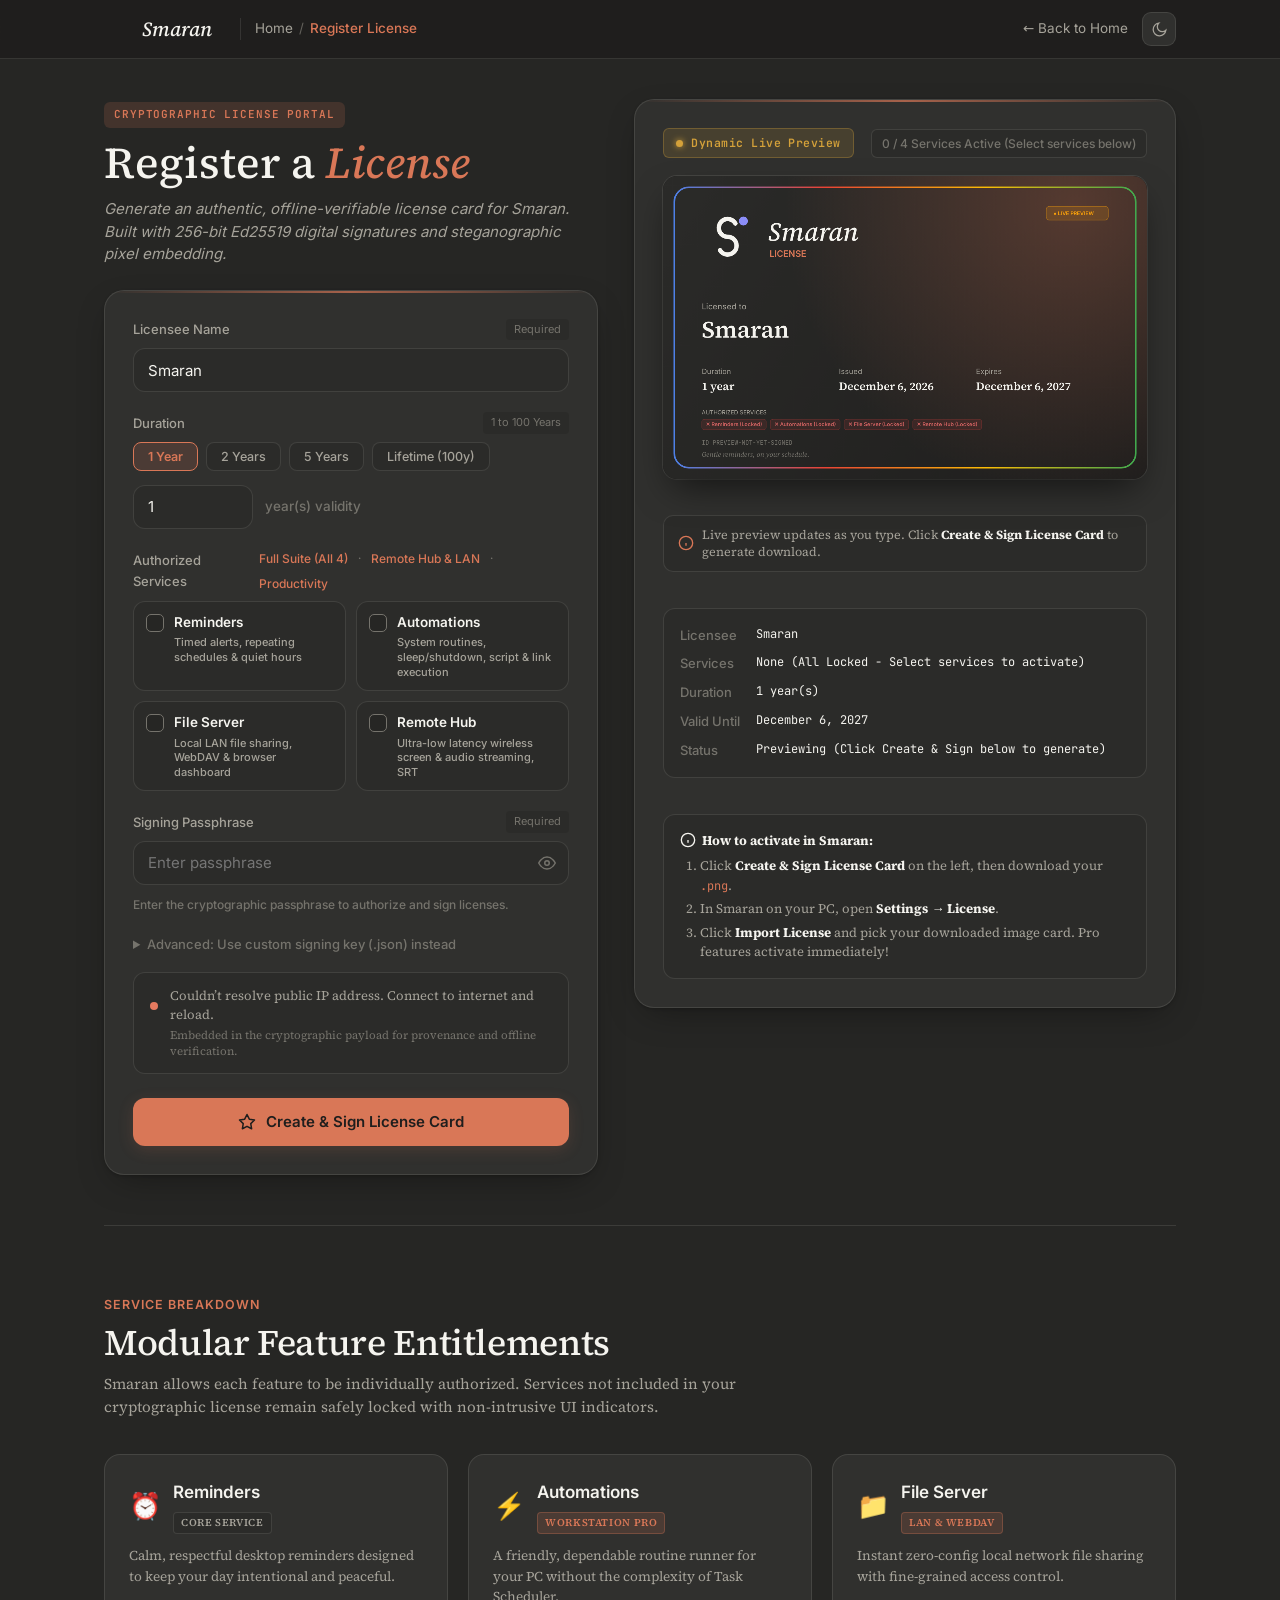
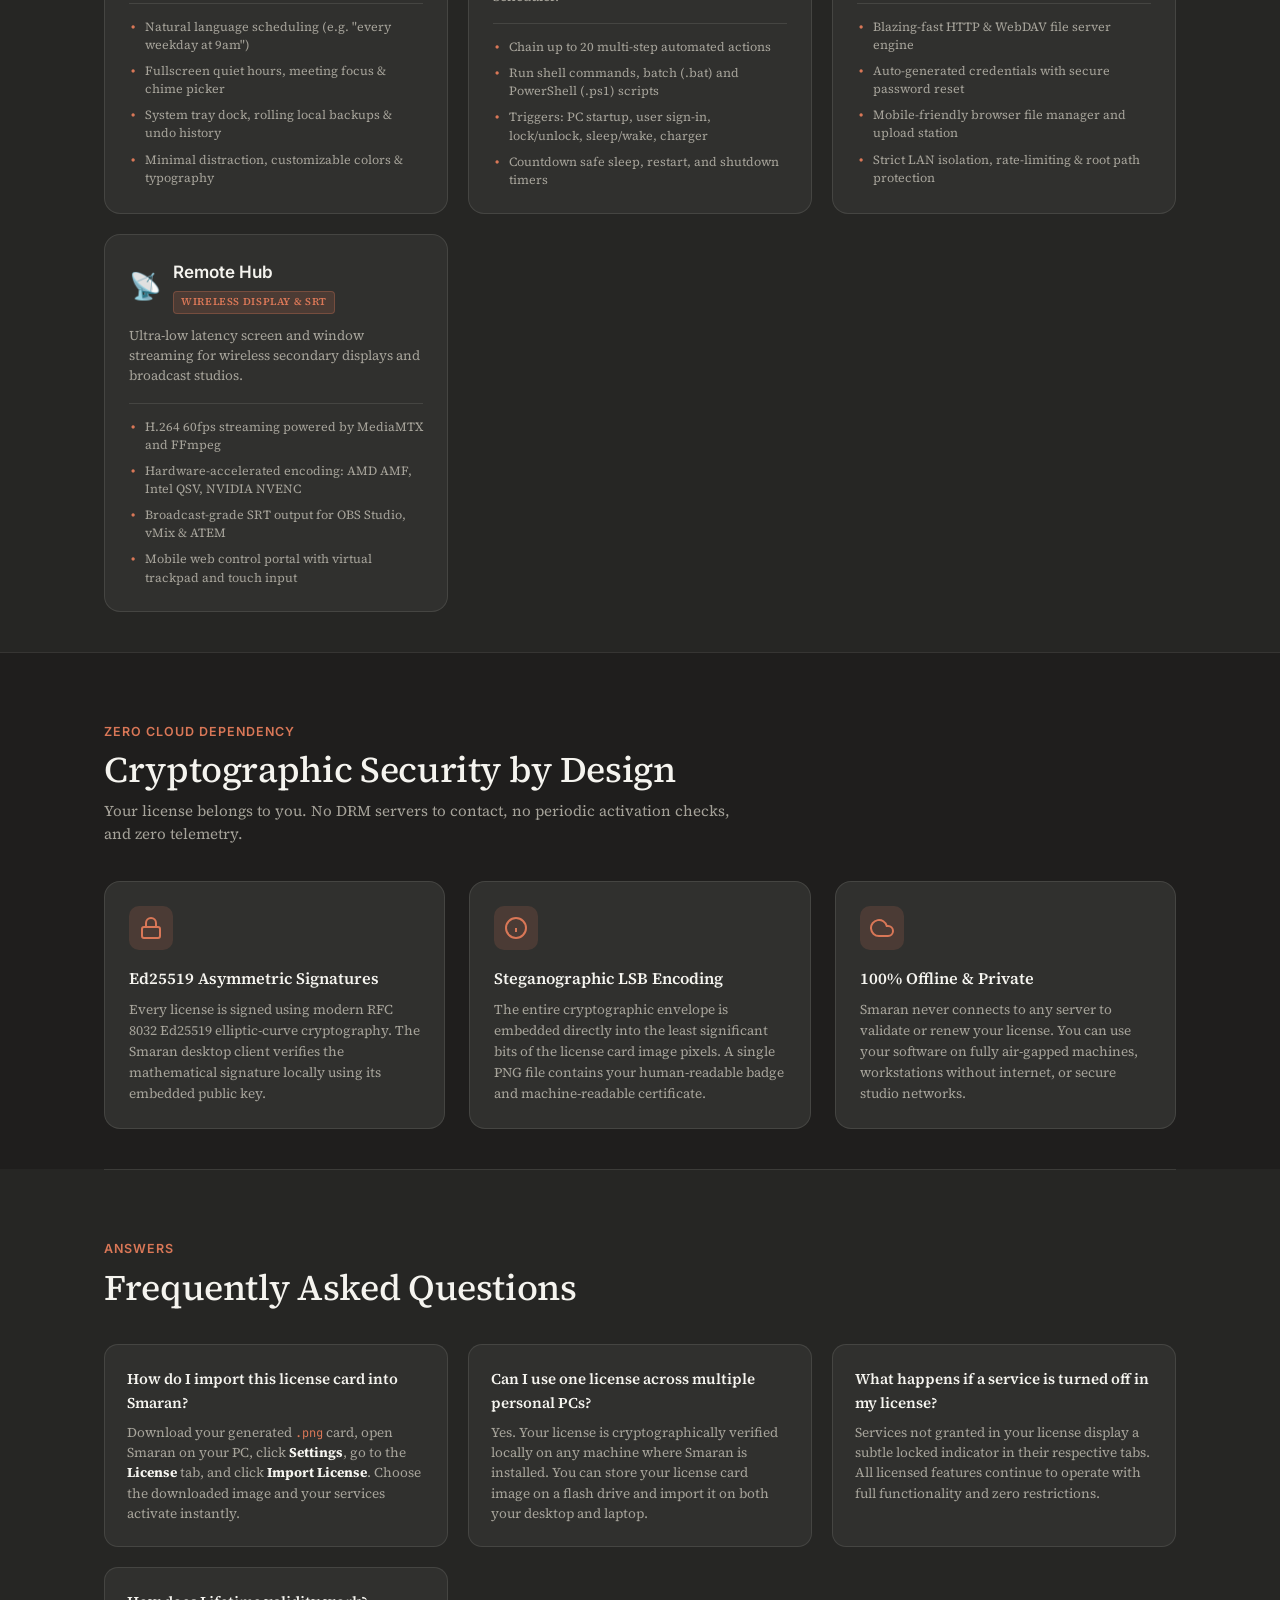
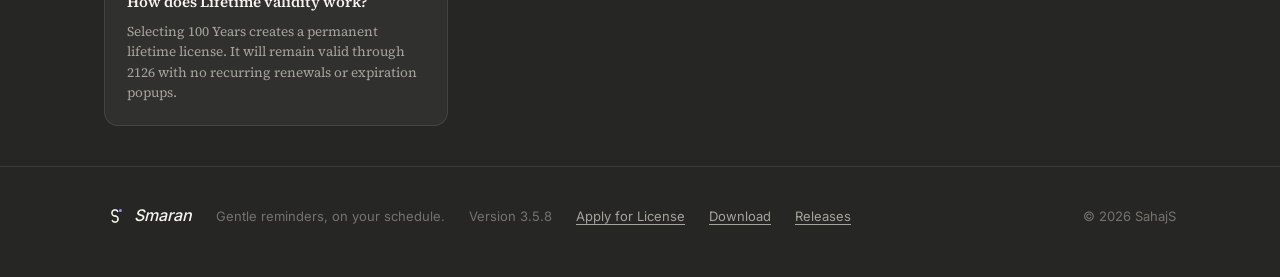
==== commit 55c53337: "Website: release 3.5.8 Co-Authored-By: Claude Sonnet 5.5 <noreply@anthropic.com>" ====
--- a/Register/index.html
+++ b/Register/index.html
@@ -440,7 +440,7 @@
           <em>Smaran</em>
         </a>
         <span>Gentle reminders, on your schedule.</span>
-        <span>Version 3.5.7</span>
+        <span>Version 3.5.8</span>
         <a href="../#license">Apply for License</a>
         <a href="../#download">Download</a>
         <a href="https://github.com/SahajIVVIX-1/Smaran-Studio/releases" target="_blank" rel="noopener">Releases</a>
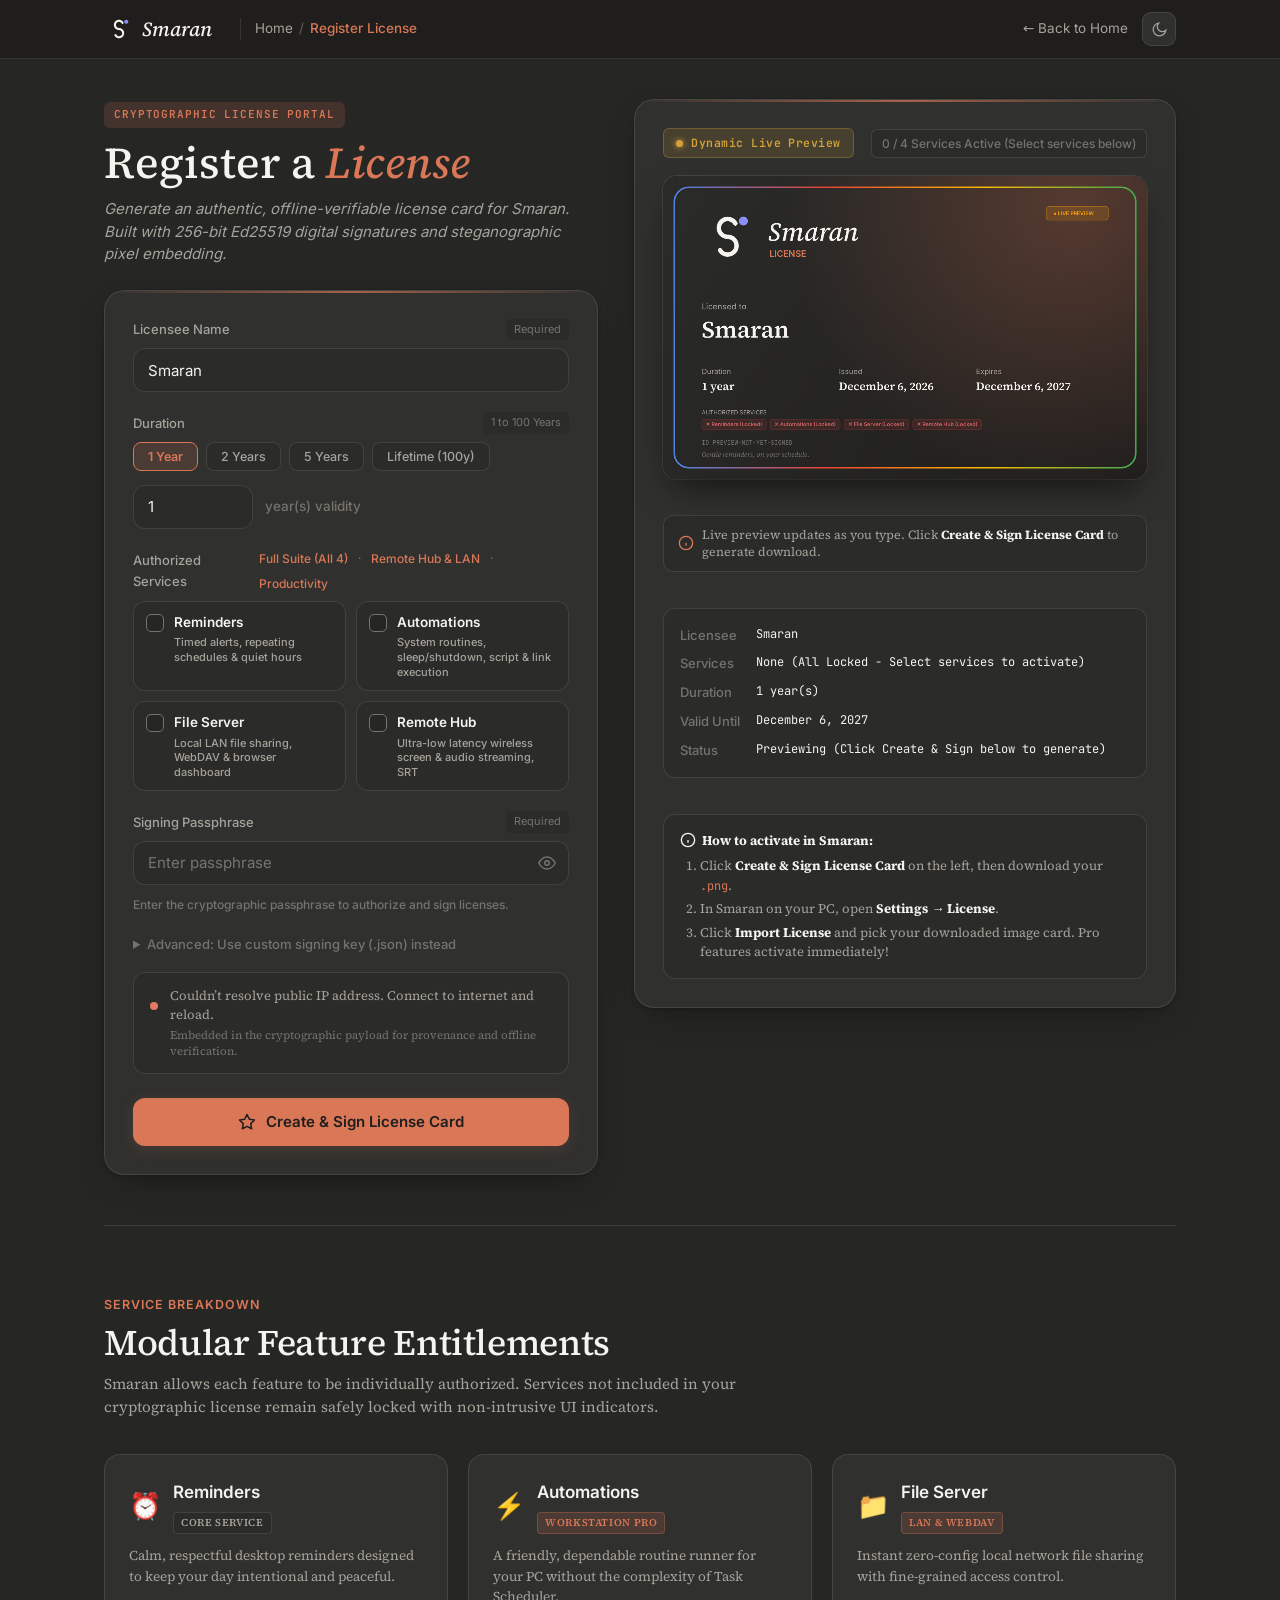
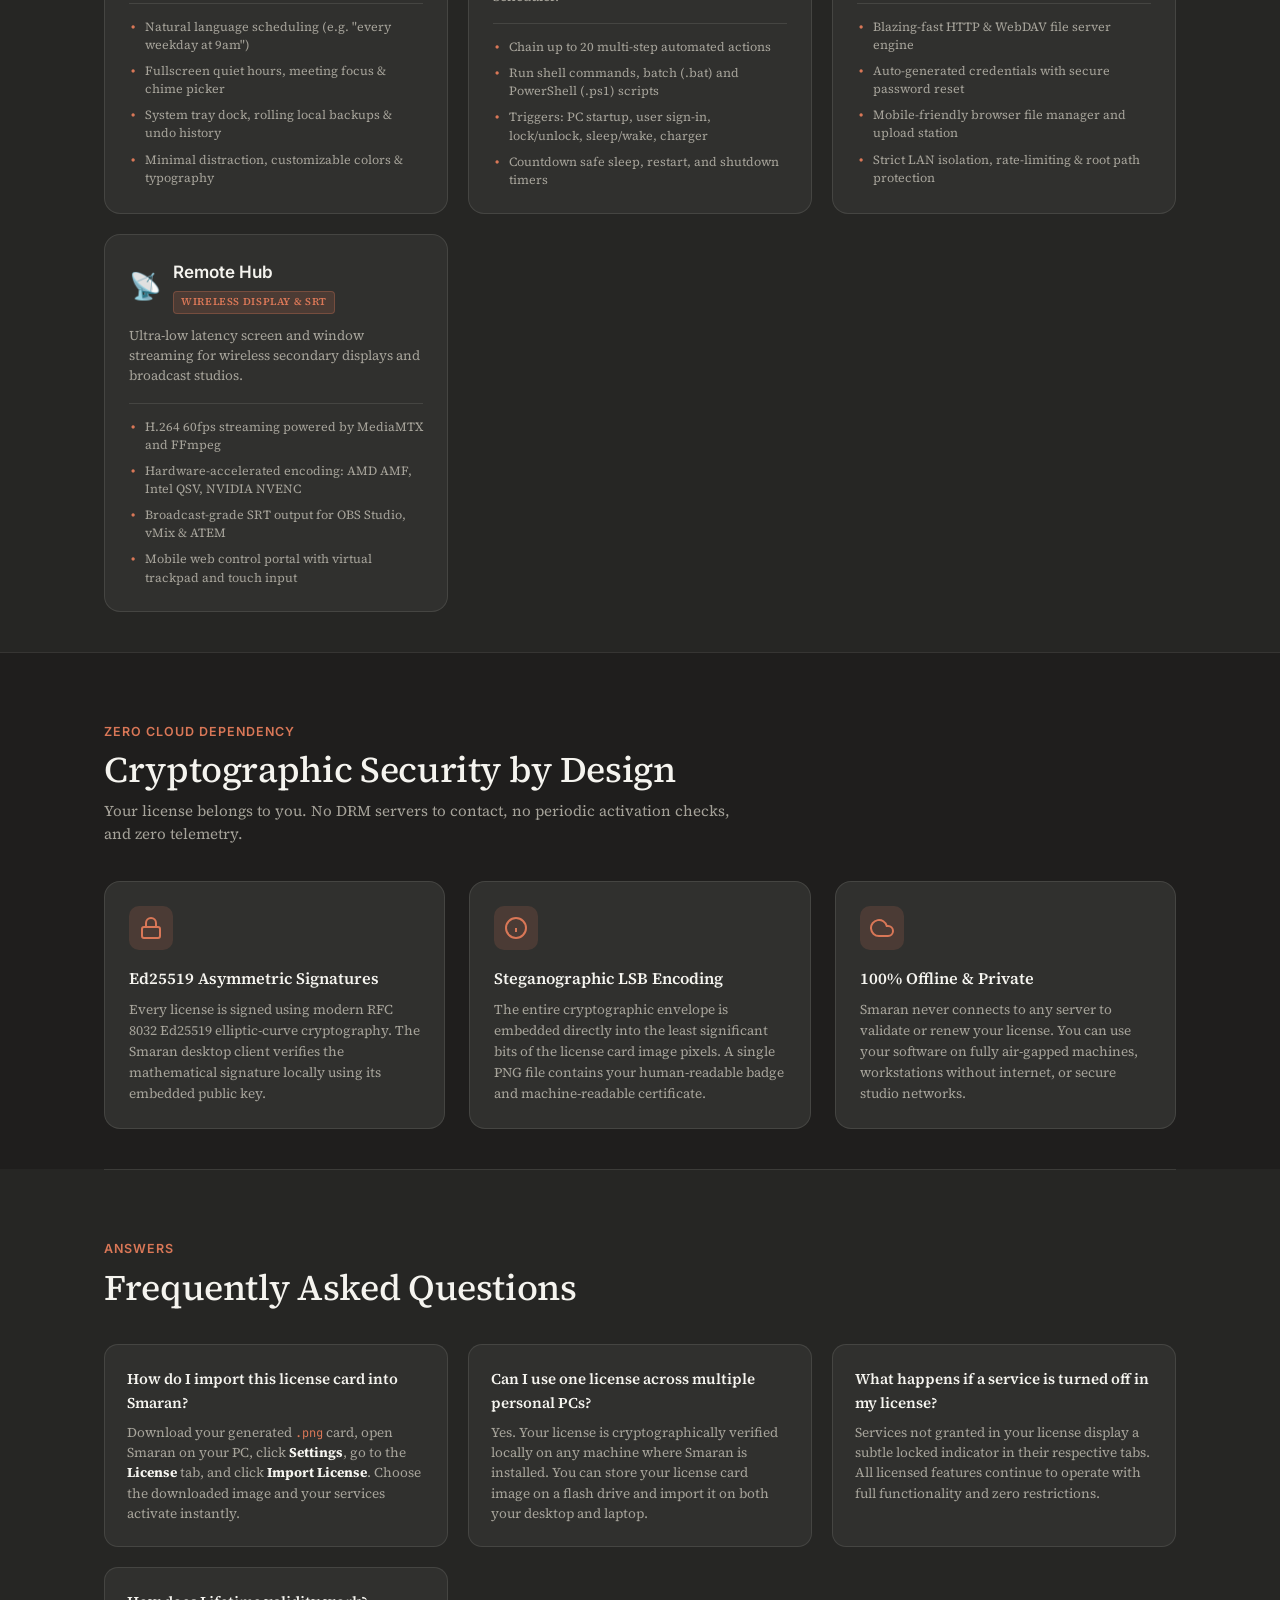
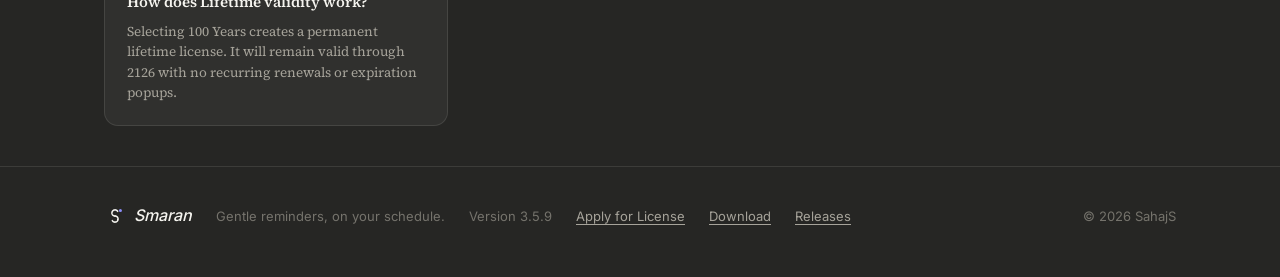
==== commit 10efcb64: "Website: release 3.5.9 Co-Authored-By: Claude Sonnet 5.5 <noreply@anthropic.com>" ====
--- a/Register/index.html
+++ b/Register/index.html
@@ -440,7 +440,7 @@
           <em>Smaran</em>
         </a>
         <span>Gentle reminders, on your schedule.</span>
-        <span>Version 3.5.8</span>
+        <span>Version 3.5.9</span>
         <a href="../#license">Apply for License</a>
         <a href="../#download">Download</a>
         <a href="https://github.com/SahajIVVIX-1/Smaran-Studio/releases" target="_blank" rel="noopener">Releases</a>
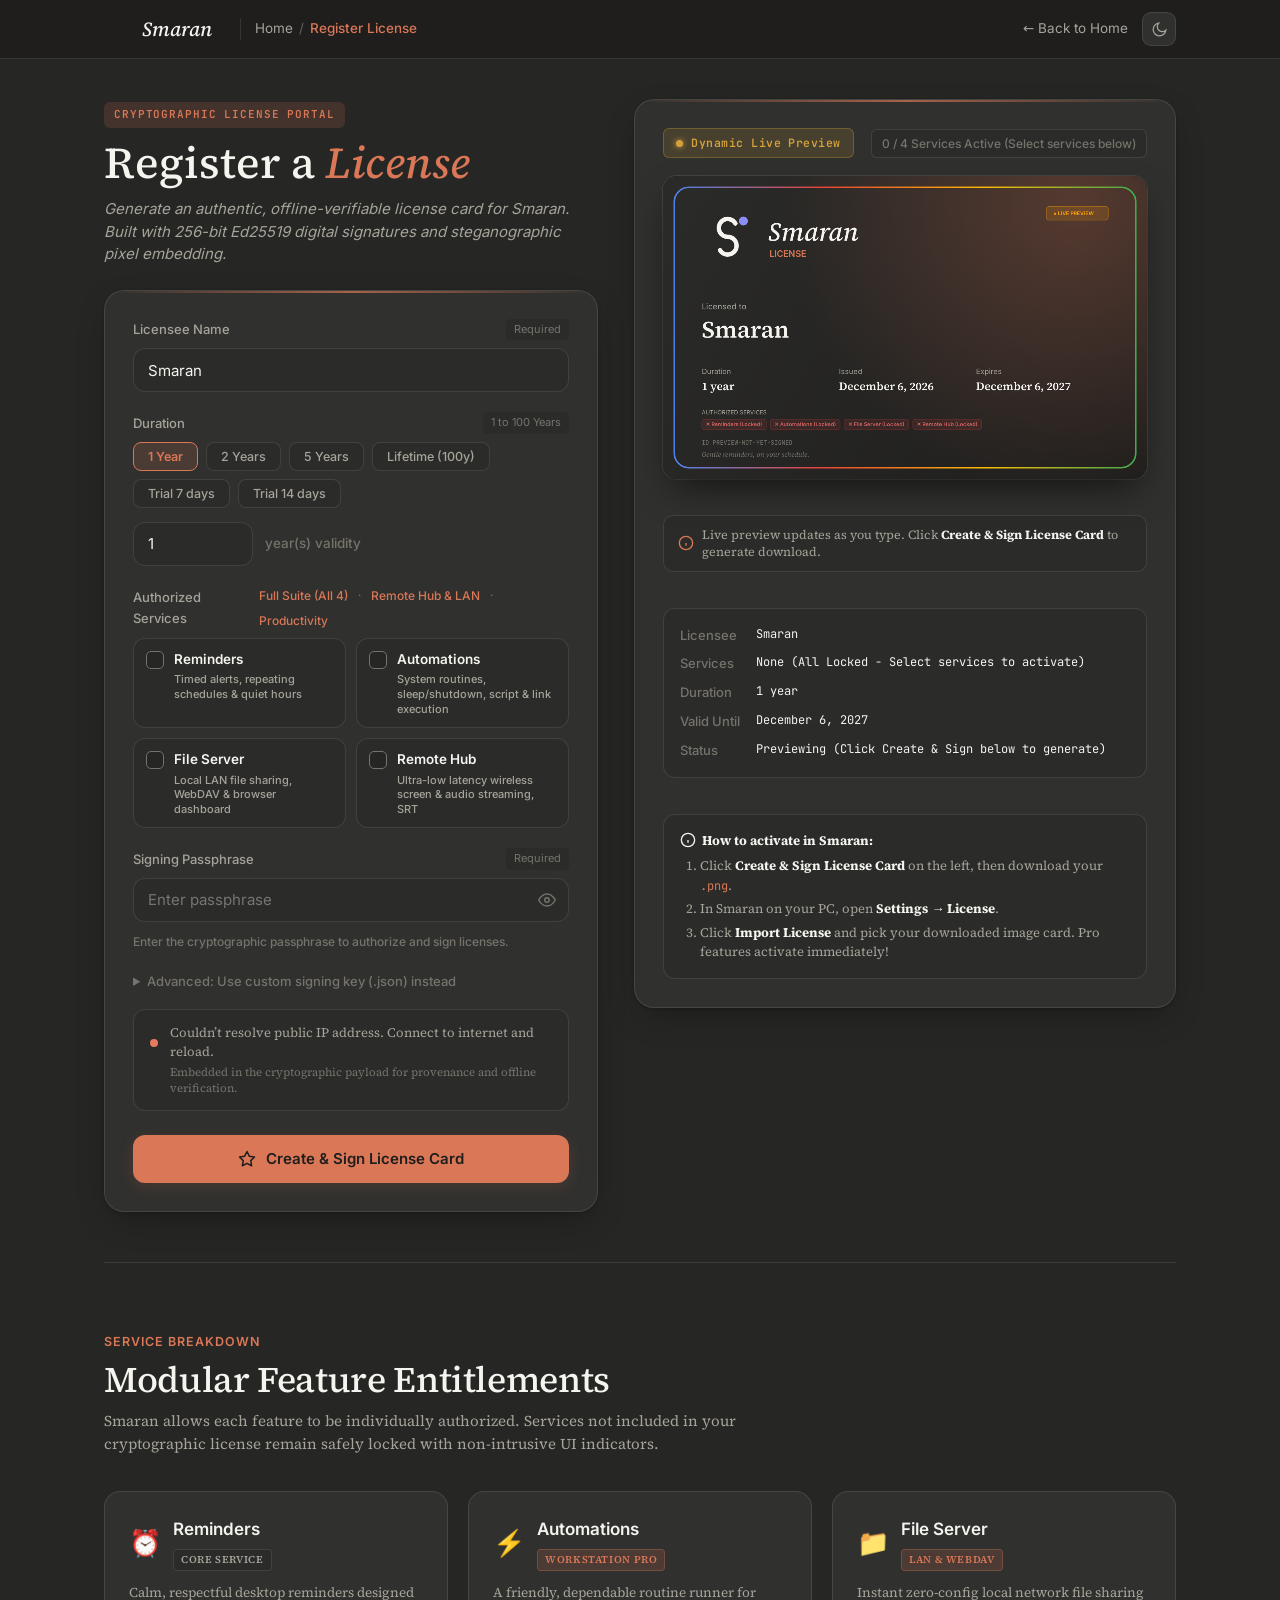
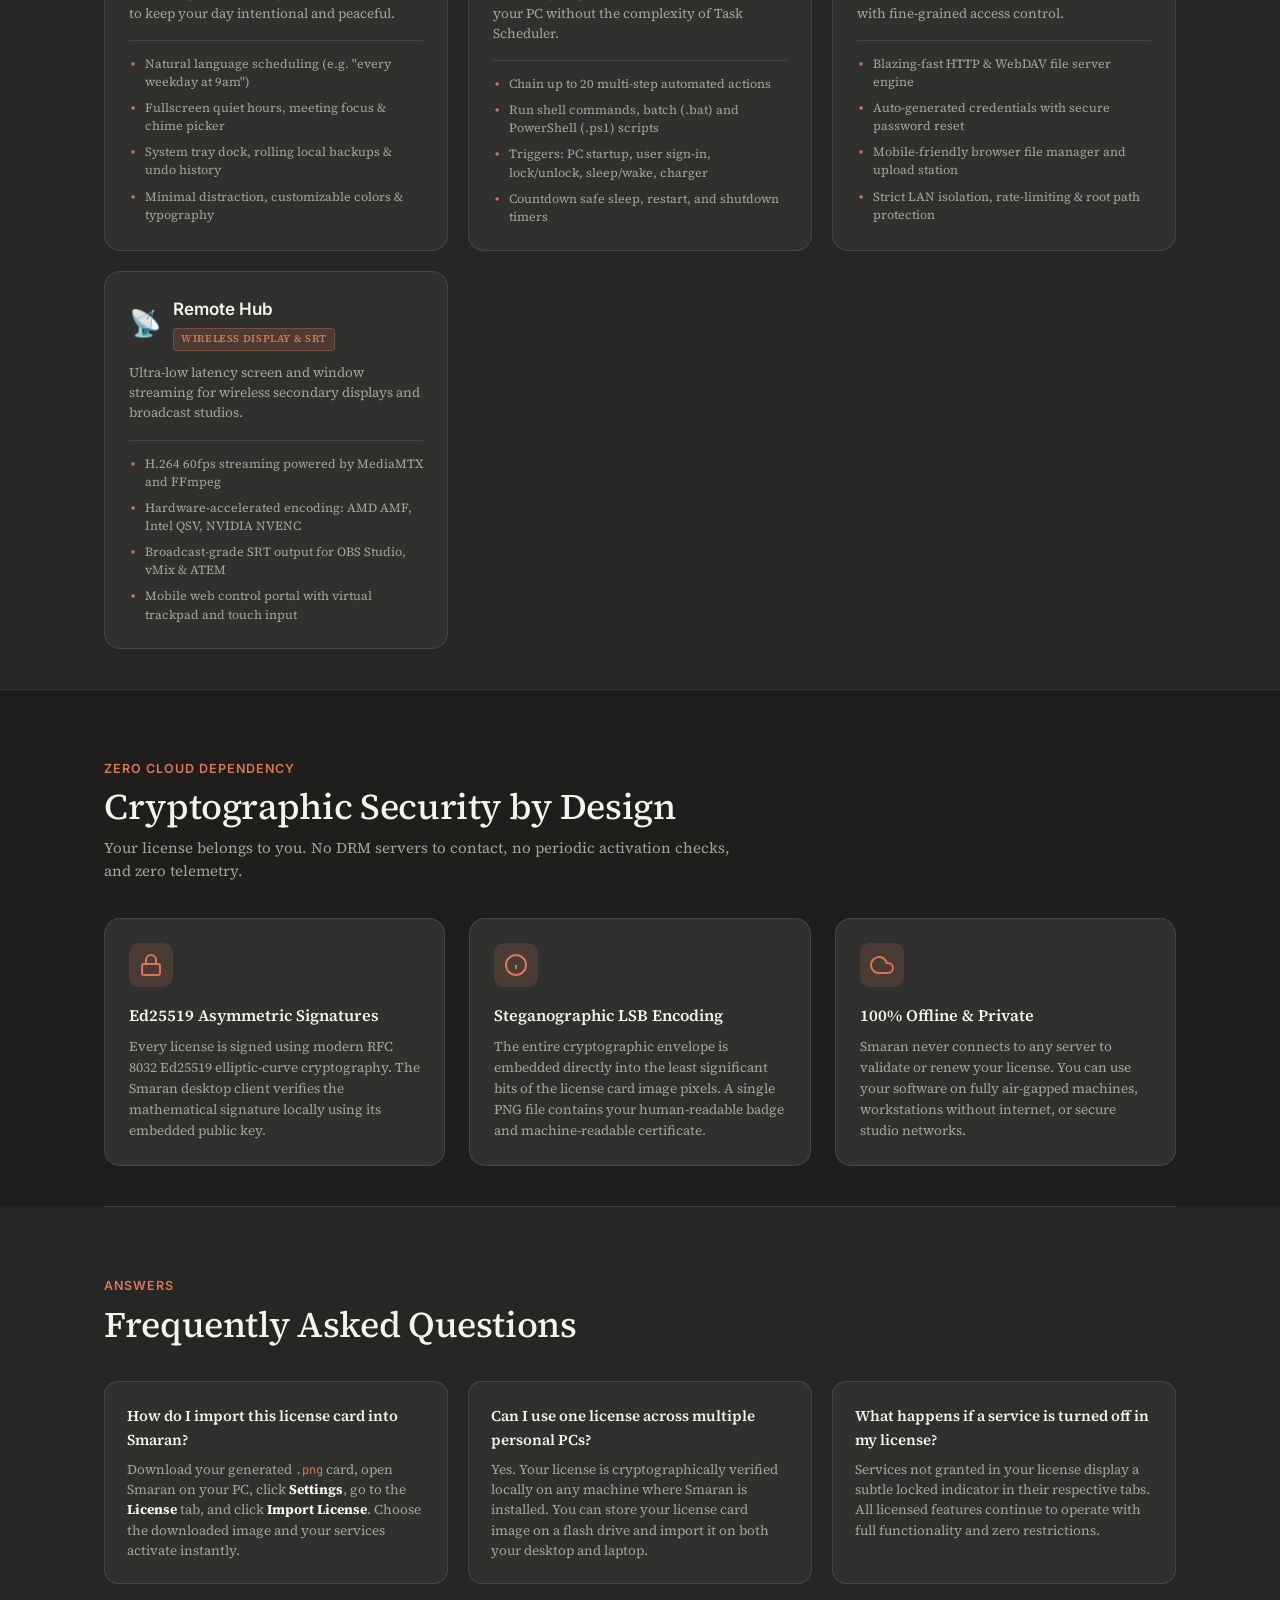
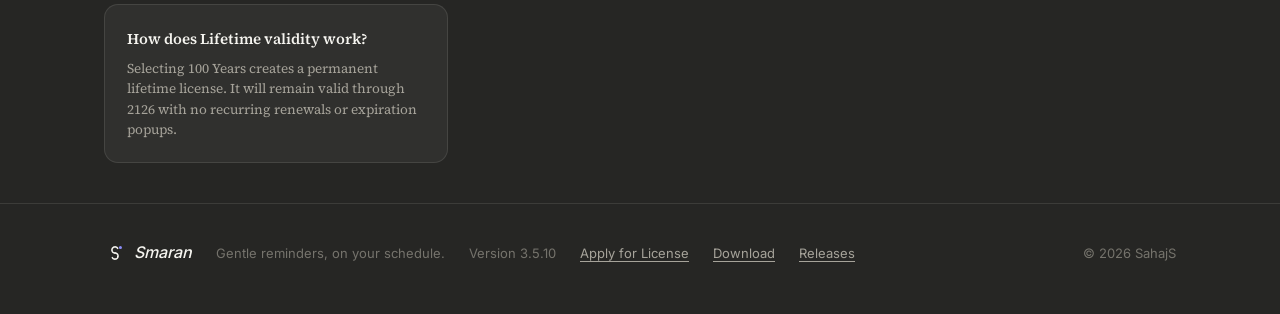
==== commit f1d4d189: "Website: 3.5.10, trial licenses on the Register page Co-Authored-By: Claude Sonnet 5.5 <noreply@anth" ====
--- a/Register/index.html
+++ b/Register/index.html
@@ -112,9 +112,12 @@
                 <button type="button" class="preset-btn" data-years="2">2 Years</button>
                 <button type="button" class="preset-btn" data-years="5">5 Years</button>
                 <button type="button" class="preset-btn" data-years="100">Lifetime (100y)</button>
+                <button type="button" class="preset-btn" data-trial="7">Trial 7 days</button>
+                <button type="button" class="preset-btn" data-trial="14">Trial 14 days</button>
               </div>
               <div class="years-input-wrap">
                 <input id="years" name="years" type="number" min="1" max="100" value="1" required />
+                <input id="trial-days" name="trial-days" type="hidden" value="0" />
                 <span class="unit">year(s) validity</span>
               </div>
             </div>
@@ -440,7 +443,7 @@
           <em>Smaran</em>
         </a>
         <span>Gentle reminders, on your schedule.</span>
-        <span>Version 3.5.9</span>
+        <span>Version 3.5.10</span>
         <a href="../#license">Apply for License</a>
         <a href="../#download">Download</a>
         <a href="https://github.com/SahajIVVIX-1/Smaran-Studio/releases" target="_blank" rel="noopener">Releases</a>
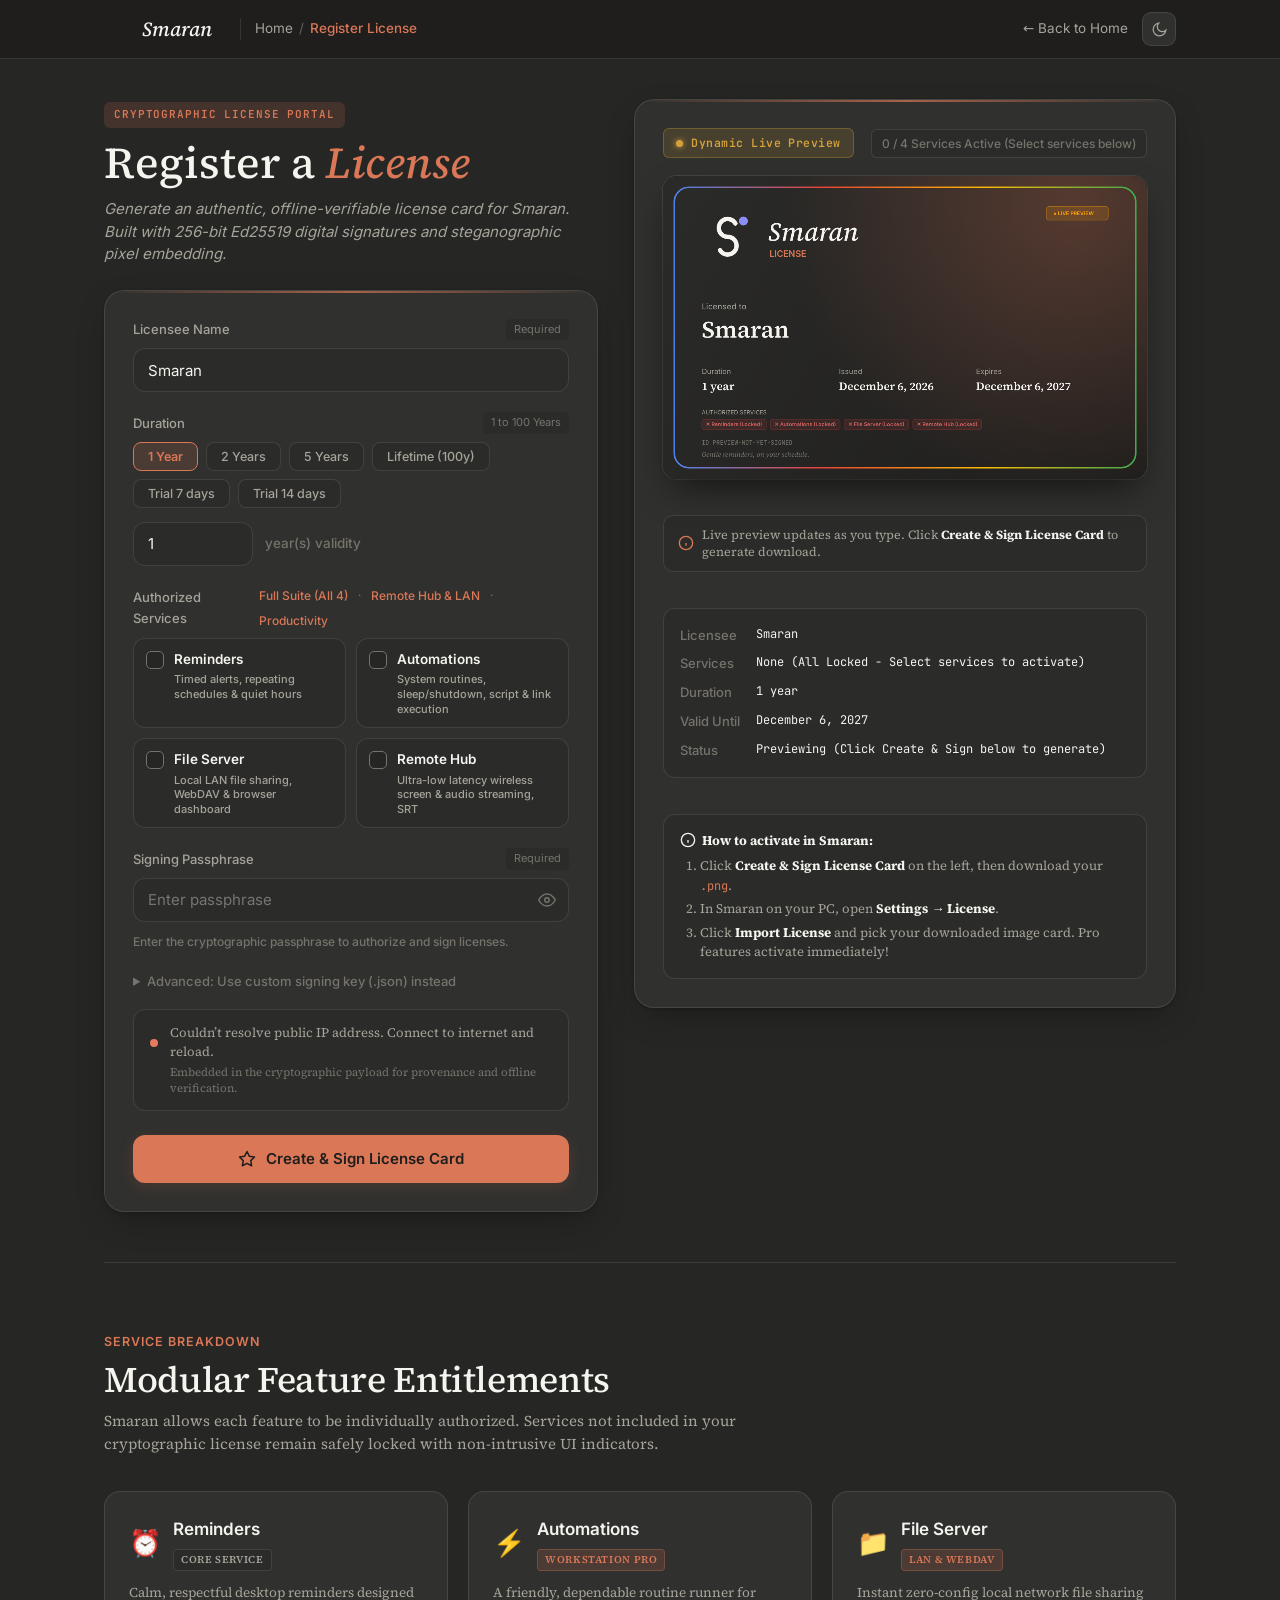
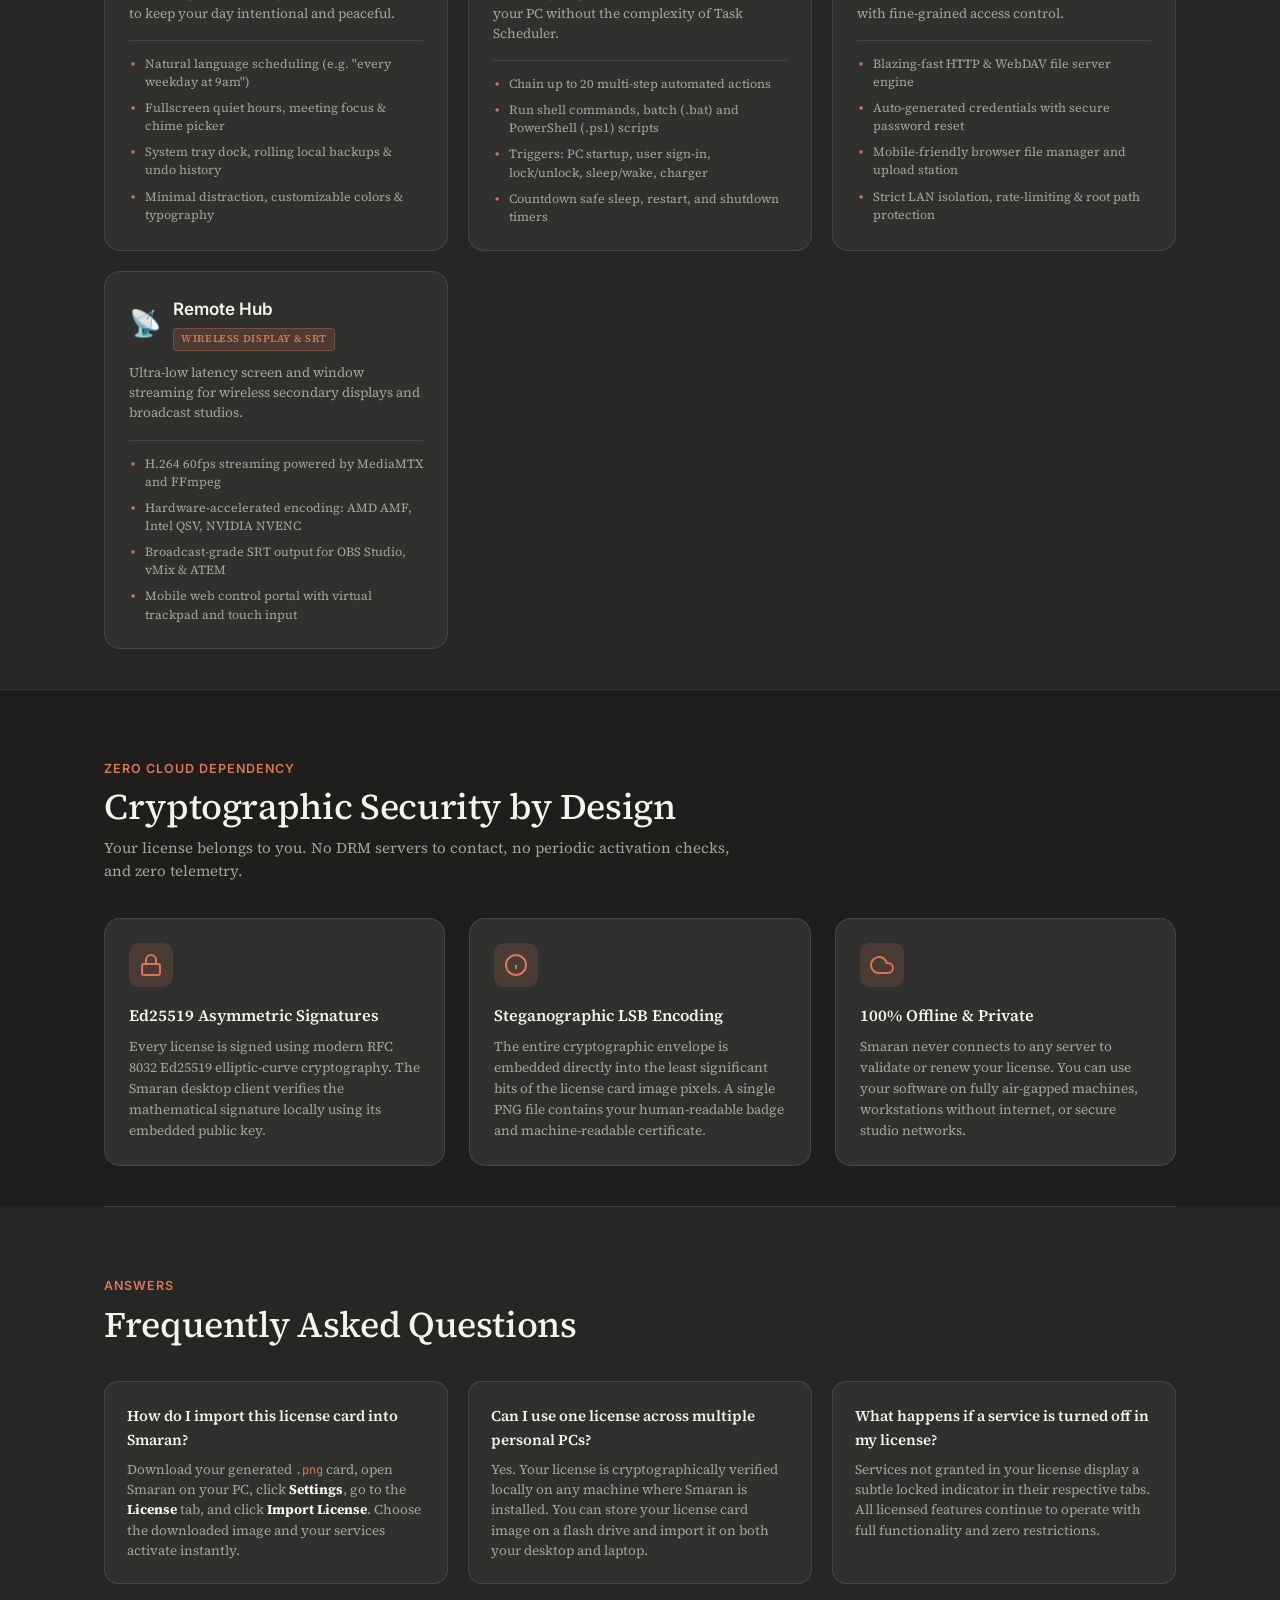
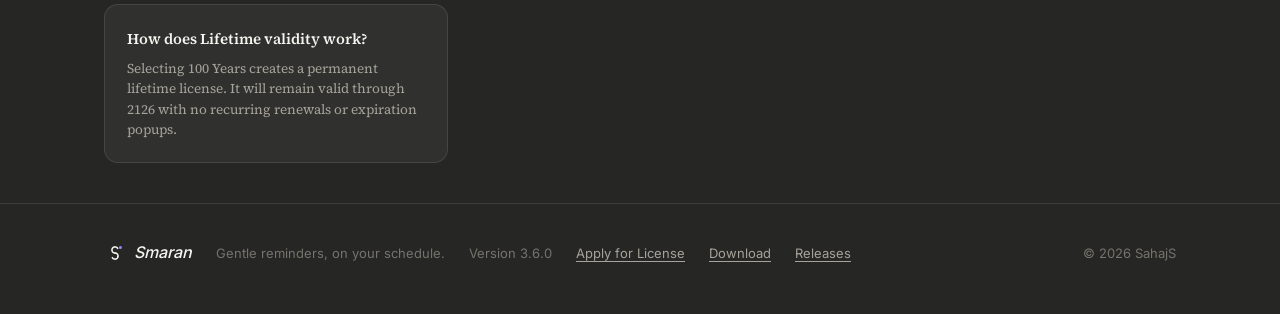
==== commit fc094852: "Website: release 3.6.0, trust-publisher helper Co-Authored-By: Claude Sonnet 5.5 <noreply@anthropic." ====
--- a/Register/index.html
+++ b/Register/index.html
@@ -443,7 +443,7 @@
           <em>Smaran</em>
         </a>
         <span>Gentle reminders, on your schedule.</span>
-        <span>Version 3.5.10</span>
+        <span>Version 3.6.0</span>
         <a href="../#license">Apply for License</a>
         <a href="../#download">Download</a>
         <a href="https://github.com/SahajIVVIX-1/Smaran-Studio/releases" target="_blank" rel="noopener">Releases</a>
